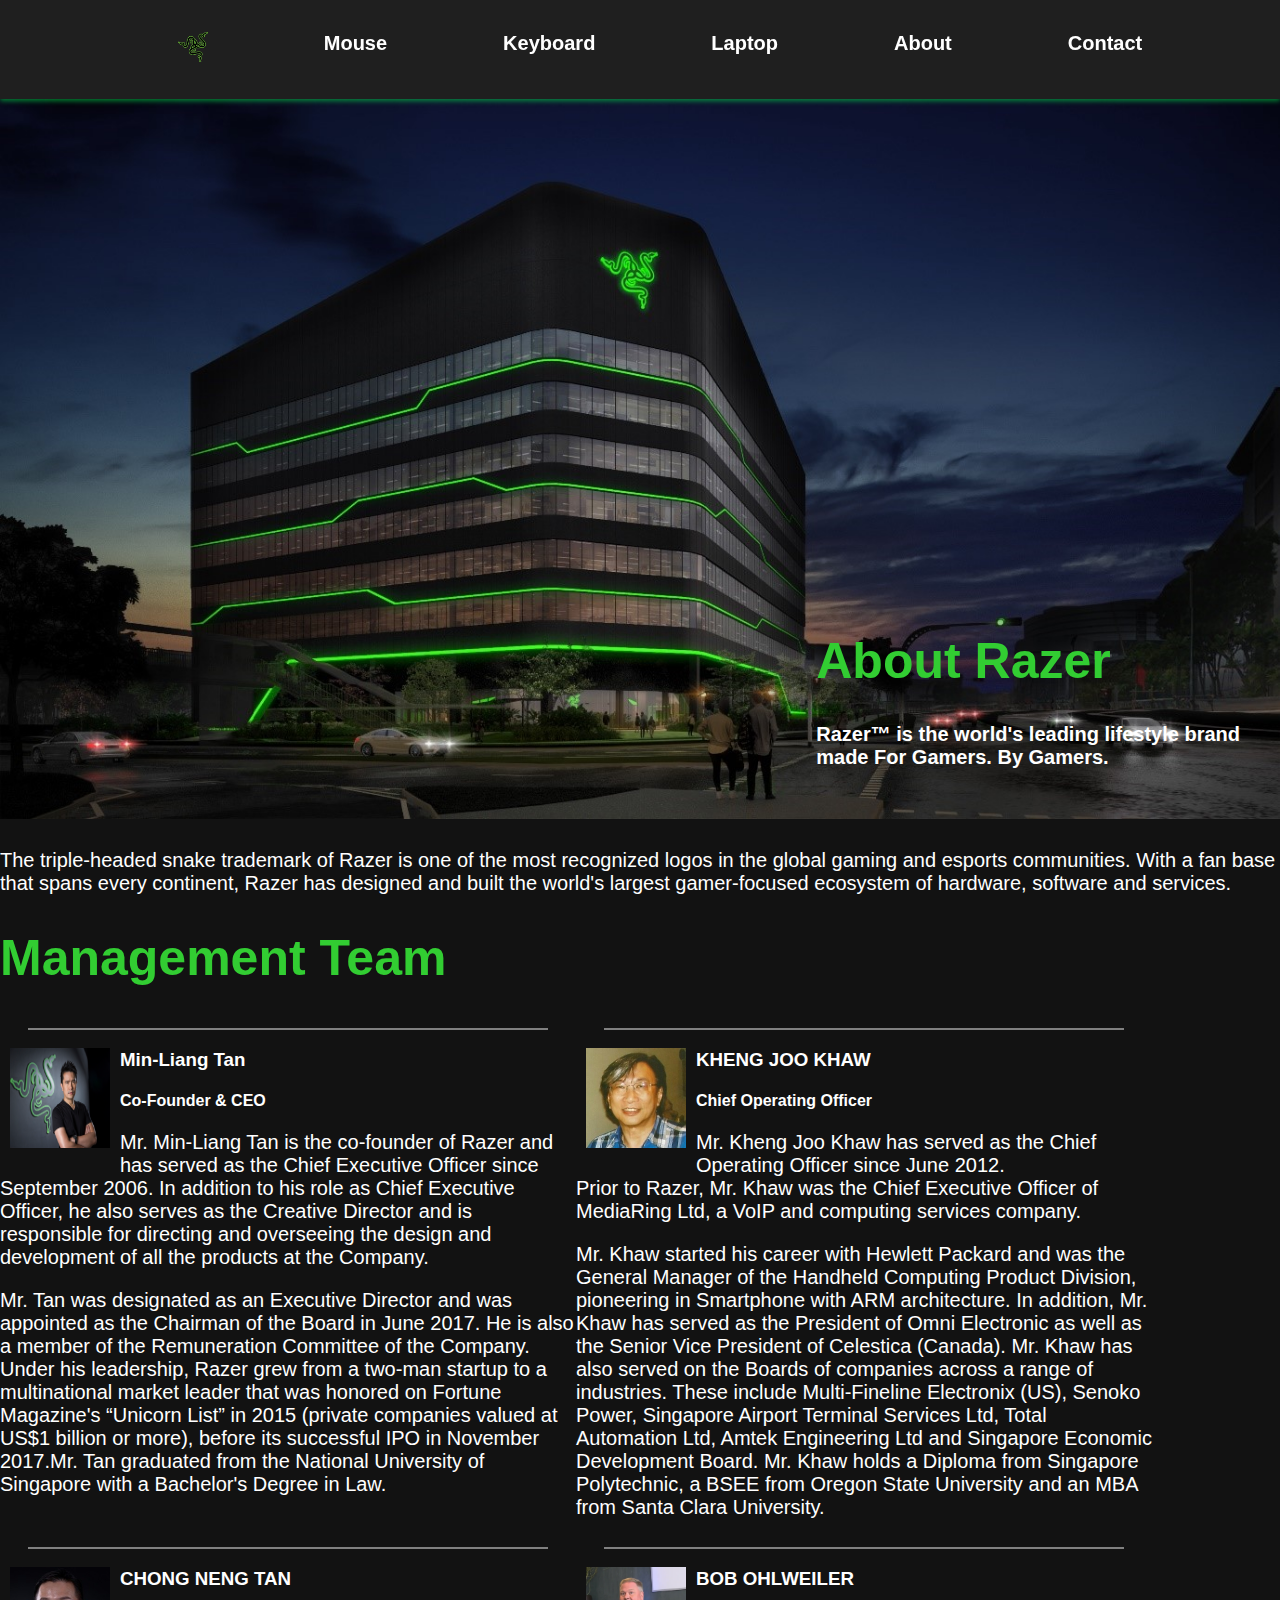
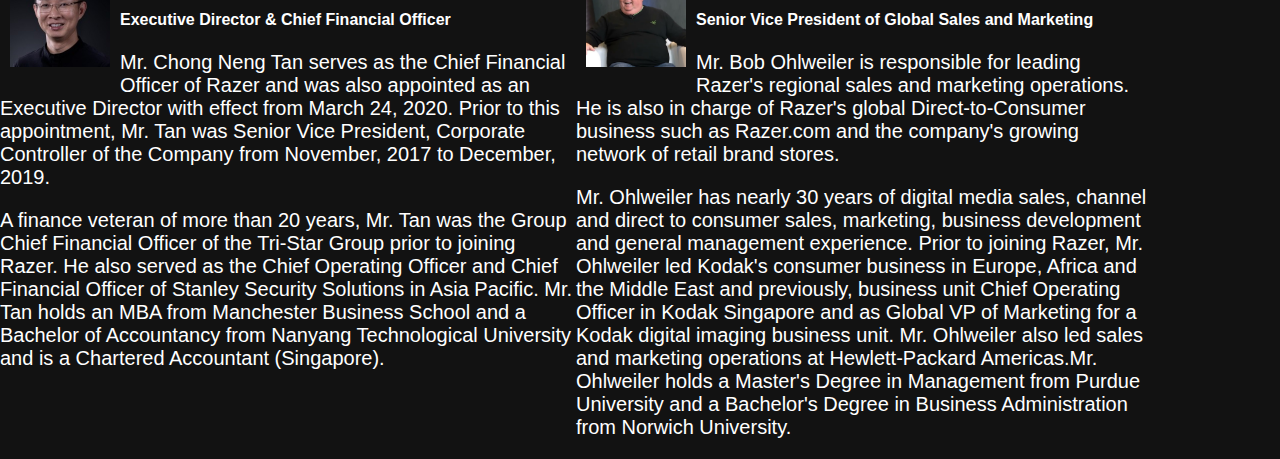
==== about.html @ 0b649d18 "Updated Nav bar" ====
<!DOCTYPE html>
    <html>
        <head>
            <meta charset="utf-8">
            <title>Assignment 1</title>
            <link rel="stylesheet" href="style.css">
            <header>
                <nav>
                    <ul class="nav-links">
                        <li><a href="index.html"><img src="Image/Logo.png" width="30px"></a></li>
                        <li><a href="product.html#Mouse">Mouse</a></li>
                        <li><a href="product.html#Keyboard">Keyboard</a></li>
                        <li><a href="product.html#Laptop">Laptop</a></li>
                        <li><a href="about.html">About</a></li>
                        <li><a href="contact.html">Contact</a></li>
                    </ul>
                </nav>
            </header>
        </head>
        <body>
            <article class="container, image-section">
                <img src="Image/About/headquarter.jpg" width="100%" height="80%">
                <div class="find-out-more">
                    <h1>About Razer</h1>
                    <p>Razer™ is the world's leading lifestyle brand <br>made For Gamers. By Gamers.</p>
                </div>
            </article>
            <p>The triple-headed snake trademark of Razer is one of the most recognized logos in the global gaming and esports communities. With a fan base that spans every continent, Razer has designed and built the world's largest gamer-focused ecosystem of hardware, software and services.</p>

            <section>
                <h1>Management Team</h1>
                <section class="Management-team">
                    <article style="width: 45%;">
                        <hr>
                        <img src="Image/About/Min-Liang-Tan.jpeg" class="wrap-text" width="30%">
                        <h3>Min-Liang Tan</h3>
                        <h4>Co-Founder & CEO</h4>
                        <p>Mr. Min-Liang Tan is the co-founder of Razer and has served as the Chief Executive Officer since September 2006. In addition to his role as Chief Executive Officer, he also serves as the Creative Director and is responsible for directing and overseeing the design and development of all the products at the Company.</p>
                        <p>Mr. Tan was designated as an Executive Director and was appointed as the Chairman of the Board in June 2017. He is also a member of the Remuneration Committee of the Company. Under his leadership, Razer grew from a two-man startup to a multinational market leader that was honored on Fortune Magazine's “Unicorn List” in 2015 (private companies valued at US$1 billion or more), before its successful IPO in November 2017.Mr. Tan graduated from the National University of Singapore with a Bachelor's Degree in Law.</p>
                    </article>
    
                    <article style="width: 45%;">
                        <hr>
                        <img src="Image/About/Kheng Joo Khaw.jpg" class="wrap-text" width="30%">
                        <h3>KHENG JOO KHAW</h3>
                        <h4>Chief Operating Officer</h4>
                        <p>Mr. Kheng Joo Khaw has served as the Chief Operating Officer since June 2012. <br>Prior to Razer, Mr. Khaw was the Chief Executive Officer of MediaRing Ltd, a VoIP and computing services company. </p>
                        <p>Mr. Khaw started his career with Hewlett Packard and was the General Manager of the Handheld Computing Product Division, pioneering in Smartphone with ARM architecture. In addition, Mr. Khaw has served as the President of Omni Electronic as well as the Senior Vice President of Celestica (Canada).
    
                        Mr. Khaw has also served on the Boards of companies across a range of industries. These include Multi-Fineline Electronix (US), Senoko Power, Singapore Airport Terminal Services Ltd, Total Automation Ltd, Amtek Engineering Ltd and Singapore Economic Development Board. Mr. Khaw holds a Diploma from Singapore Polytechnic, a BSEE from Oregon State University and an MBA from Santa Clara University.</p>
                    </article>
                </section>   
                <section class="Management-team">
                    <article style="width: 45%;">
                        <hr>
                        <img src="Image/About/Chonh Neng Tan.jpg" class="wrap-text" width="30%">
                        <h3>CHONG NENG TAN</h3>
                        <h4>Executive Director & Chief Financial Officer</h4>
                        <p>Mr. Chong Neng Tan serves as the Chief Financial Officer of Razer and was also appointed as an Executive Director with effect from March 24, 2020. Prior to this appointment, Mr. Tan was Senior Vice President, Corporate Controller of the Company from November, 2017 to December, 2019.</p>
                        <p>A finance veteran of more than 20 years, Mr. Tan was the Group Chief Financial Officer of the Tri-Star Group prior to joining Razer. He also served as the Chief Operating Officer and Chief Financial Officer of Stanley Security Solutions in Asia Pacific. Mr. Tan holds an MBA from Manchester Business School and a Bachelor of Accountancy from Nanyang Technological University and is a Chartered Accountant (Singapore).</p>
                    </article>
    
                    <article style="width: 45%;">
                        <hr>
                        <img src="Image/About/Bob Ohlweiler.png" class="wrap-text" width="30%">
                        <h3>BOB OHLWEILER</h3>
                        <h4>Senior Vice President of Global Sales and Marketing</h4>
                        <p>Mr. Bob Ohlweiler is responsible for leading Razer's regional sales and marketing operations. He is also in charge of Razer's global Direct-to-Consumer business such as Razer.com and the company's growing network of retail brand stores.</p>
                        <p>Mr. Ohlweiler has nearly 30 years of digital media sales, channel and direct to consumer sales, marketing, business development and general management experience. Prior to joining Razer, Mr. Ohlweiler led Kodak's consumer business in Europe, Africa and the Middle East and previously, business unit Chief Operating Officer in Kodak Singapore and as Global VP of Marketing for a Kodak digital imaging business unit. Mr. Ohlweiler also led sales and marketing operations at Hewlett-Packard Americas.Mr. Ohlweiler holds a Master's Degree in Management from Purdue University and a Bachelor's Degree in Business Administration from Norwich University.</p>
                    </article>
                </section>   
            </section>
            <script src="script.js"></script>
        </body>
    </html>
---- style.css ----
body {
    font-family: Arial, sans-serif;
    margin: 0;
    padding: 0;
    background-color: #121212;
    color: #ffffff;
    /* display: flex;
    justify-content: center; */
    /* flex-direction: column; */
}

header {
    background-color: #1f1f1f;
    padding: 1rem;
    position: sticky;
    top: 0;
    z-index: 1000;
    box-shadow: 0 2px 5px rgba(0, 255, 85, 0.5);
}

header nav {
    display: flex;
    justify-content: space-around;
    align-items: center;
}

.nav-links {
    list-style: none;
    display: flex;
    gap: 1rem;
}

.nav-links li {
    margin: 0;
}

.nav-links a {
    font-size:20px;
    padding: 50px;
    color: #fff;
    text-decoration: none;
    font-weight: bold;
}

.nav-links a:hover {
    color: #00FF00;
    text-decoration: underline;
}
.wrap-text {
    width: 100px;
    height: 100px;
    float: left;
    padding: 10px;
    padding-top: 10px;

  }

.Management-team{
    display: flex;
    flex-wrap: wrap;
    width: 100%;
}

hr{
    border: 1px solid grey;
    width: 90%;
}

.form-container{
    display: flex;
    width: 90%;
    align-items: center;
}

.Icon{
    display: flex;
    align-items: center;
}

input, textarea{
    width: 100%;
    padding: 10px;
    margin-bottom: 10px;
    border: 1px solid #fff;
    background-color: #000;
    color: #fff;
}

.others {
    display: flex;
    flex-direction: column;
}

.Image {
    display: flex;
    justify-content: center;
    align-content: center;
    flex-wrap: wrap;
    object-fit: contain;
}

h1{
    color: limegreen;
    font-size: 50px;
}

p{
    color: white;
    font-size: 20px;
}

.container {
    display: flex;
    flex-direction: column;
    align-items: center;
    width: 100%;
}

.image-section {
    display: flex;
    flex-direction: column;
    margin-bottom: 30px;
    position: relative;
}

.image-section img {
    max-width: 100%;
    height: auto;
}

.find-out-more {
    position: absolute;
    bottom: 20px;
    right: 20px;
    padding: 10px 20px;
    color: #fff;
    text-decoration: none;
    font-weight: bold;
    border: none;
    border-radius: 5px;
    font-size: 16px;
}

.container-headquarters {
    position: relative;
    text-align: right;
    color: white;
}

.bottom-right {
    position: absolute;
    bottom: -150px;
    right: 16px;
    text-align: right;
  }
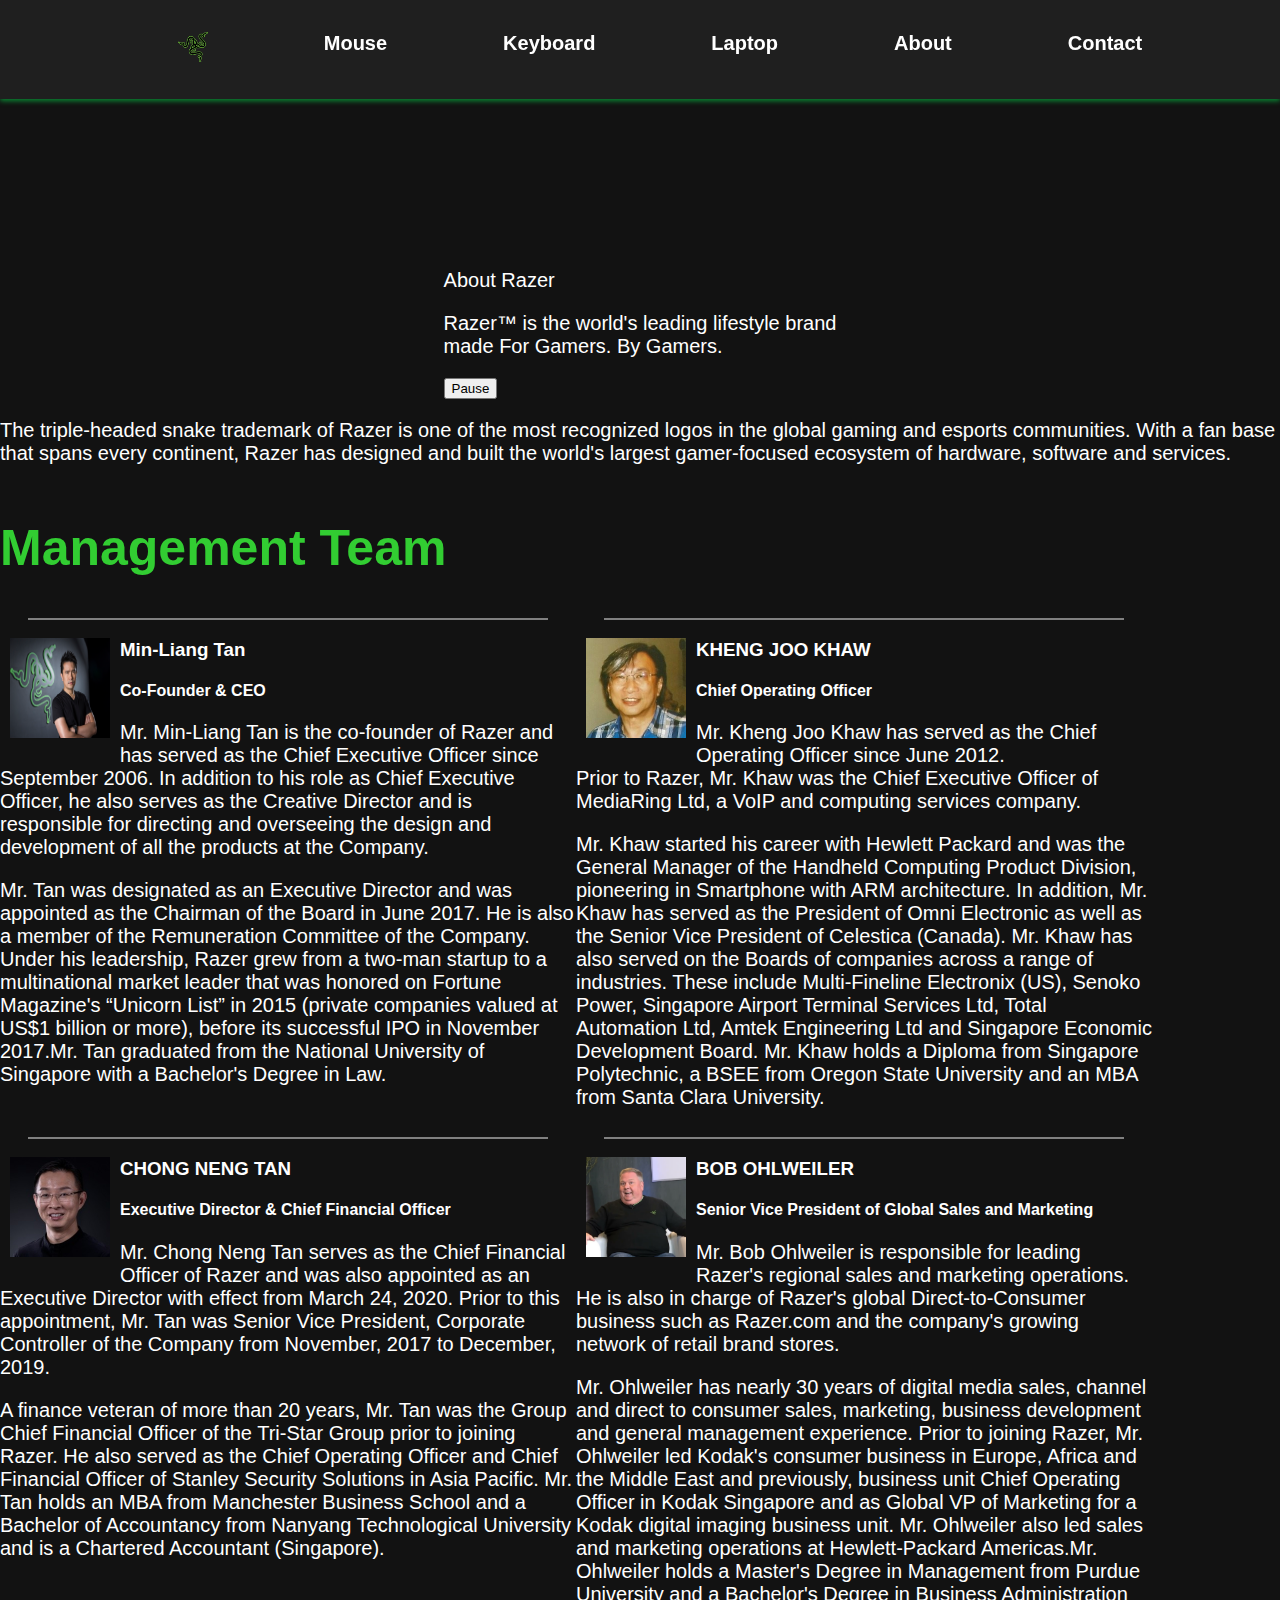
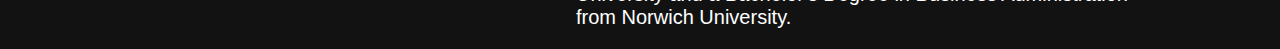
==== commit e810e685: "Updated About page" ====
--- a/about.html
+++ b/about.html
@@ -18,58 +18,63 @@
             </header>
         </head>
         <body>
-            <article class="container, image-section">
-                <img src="Image/About/headquarter.jpg" width="100%" height="80%">
-                <div class="find-out-more">
-                    <h1>About Razer</h1>
+            <div class="container">
+                <video id="myVideo" autoplay muted loop>
+                    <source src="Video/Razer Southeast Asia HQ.mp4" type="video/mp4">
+                    Your browser does not support HTML5 video.
+                </video>
+                  
+                <div class="content">
+                    <p class="Header">About Razer</p>
                     <p>Razer™ is the world's leading lifestyle brand <br>made For Gamers. By Gamers.</p>
+                    <button id="myBtn" onclick="myFunction()">Pause</button>
                 </div>
-            </article>
-            <p>The triple-headed snake trademark of Razer is one of the most recognized logos in the global gaming and esports communities. With a fan base that spans every continent, Razer has designed and built the world's largest gamer-focused ecosystem of hardware, software and services.</p>
+                <p>The triple-headed snake trademark of Razer is one of the most recognized logos in the global gaming and esports communities. With a fan base that spans every continent, Razer has designed and built the world's largest gamer-focused ecosystem of hardware, software and services.</p>
 
-            <section>
-                <h1>Management Team</h1>
-                <section class="Management-team">
-                    <article style="width: 45%;">
-                        <hr>
-                        <img src="Image/About/Min-Liang-Tan.jpeg" class="wrap-text" width="30%">
-                        <h3>Min-Liang Tan</h3>
-                        <h4>Co-Founder & CEO</h4>
-                        <p>Mr. Min-Liang Tan is the co-founder of Razer and has served as the Chief Executive Officer since September 2006. In addition to his role as Chief Executive Officer, he also serves as the Creative Director and is responsible for directing and overseeing the design and development of all the products at the Company.</p>
-                        <p>Mr. Tan was designated as an Executive Director and was appointed as the Chairman of the Board in June 2017. He is also a member of the Remuneration Committee of the Company. Under his leadership, Razer grew from a two-man startup to a multinational market leader that was honored on Fortune Magazine's “Unicorn List” in 2015 (private companies valued at US$1 billion or more), before its successful IPO in November 2017.Mr. Tan graduated from the National University of Singapore with a Bachelor's Degree in Law.</p>
-                    </article>
-    
-                    <article style="width: 45%;">
-                        <hr>
-                        <img src="Image/About/Kheng Joo Khaw.jpg" class="wrap-text" width="30%">
-                        <h3>KHENG JOO KHAW</h3>
-                        <h4>Chief Operating Officer</h4>
-                        <p>Mr. Kheng Joo Khaw has served as the Chief Operating Officer since June 2012. <br>Prior to Razer, Mr. Khaw was the Chief Executive Officer of MediaRing Ltd, a VoIP and computing services company. </p>
-                        <p>Mr. Khaw started his career with Hewlett Packard and was the General Manager of the Handheld Computing Product Division, pioneering in Smartphone with ARM architecture. In addition, Mr. Khaw has served as the President of Omni Electronic as well as the Senior Vice President of Celestica (Canada).
-    
-                        Mr. Khaw has also served on the Boards of companies across a range of industries. These include Multi-Fineline Electronix (US), Senoko Power, Singapore Airport Terminal Services Ltd, Total Automation Ltd, Amtek Engineering Ltd and Singapore Economic Development Board. Mr. Khaw holds a Diploma from Singapore Polytechnic, a BSEE from Oregon State University and an MBA from Santa Clara University.</p>
-                    </article>
-                </section>   
-                <section class="Management-team">
-                    <article style="width: 45%;">
-                        <hr>
-                        <img src="Image/About/Chonh Neng Tan.jpg" class="wrap-text" width="30%">
-                        <h3>CHONG NENG TAN</h3>
-                        <h4>Executive Director & Chief Financial Officer</h4>
-                        <p>Mr. Chong Neng Tan serves as the Chief Financial Officer of Razer and was also appointed as an Executive Director with effect from March 24, 2020. Prior to this appointment, Mr. Tan was Senior Vice President, Corporate Controller of the Company from November, 2017 to December, 2019.</p>
-                        <p>A finance veteran of more than 20 years, Mr. Tan was the Group Chief Financial Officer of the Tri-Star Group prior to joining Razer. He also served as the Chief Operating Officer and Chief Financial Officer of Stanley Security Solutions in Asia Pacific. Mr. Tan holds an MBA from Manchester Business School and a Bachelor of Accountancy from Nanyang Technological University and is a Chartered Accountant (Singapore).</p>
-                    </article>
-    
-                    <article style="width: 45%;">
-                        <hr>
-                        <img src="Image/About/Bob Ohlweiler.png" class="wrap-text" width="30%">
-                        <h3>BOB OHLWEILER</h3>
-                        <h4>Senior Vice President of Global Sales and Marketing</h4>
-                        <p>Mr. Bob Ohlweiler is responsible for leading Razer's regional sales and marketing operations. He is also in charge of Razer's global Direct-to-Consumer business such as Razer.com and the company's growing network of retail brand stores.</p>
-                        <p>Mr. Ohlweiler has nearly 30 years of digital media sales, channel and direct to consumer sales, marketing, business development and general management experience. Prior to joining Razer, Mr. Ohlweiler led Kodak's consumer business in Europe, Africa and the Middle East and previously, business unit Chief Operating Officer in Kodak Singapore and as Global VP of Marketing for a Kodak digital imaging business unit. Mr. Ohlweiler also led sales and marketing operations at Hewlett-Packard Americas.Mr. Ohlweiler holds a Master's Degree in Management from Purdue University and a Bachelor's Degree in Business Administration from Norwich University.</p>
-                    </article>
-                </section>   
-            </section>
-            <script src="script.js"></script>
+                <section>
+                    <h1>Management Team</h1>
+                    <section class="Management-team">
+                        <article style="width: 45%;">
+                            <hr>
+                            <img src="Image/About/Min-Liang-Tan.jpeg" class="wrap-text" width="30%">
+                            <h3>Min-Liang Tan</h3>
+                            <h4>Co-Founder & CEO</h4>
+                            <p>Mr. Min-Liang Tan is the co-founder of Razer and has served as the Chief Executive Officer since September 2006. In addition to his role as Chief Executive Officer, he also serves as the Creative Director and is responsible for directing and overseeing the design and development of all the products at the Company.</p>
+                            <p>Mr. Tan was designated as an Executive Director and was appointed as the Chairman of the Board in June 2017. He is also a member of the Remuneration Committee of the Company. Under his leadership, Razer grew from a two-man startup to a multinational market leader that was honored on Fortune Magazine's “Unicorn List” in 2015 (private companies valued at US$1 billion or more), before its successful IPO in November 2017.Mr. Tan graduated from the National University of Singapore with a Bachelor's Degree in Law.</p>
+                        </article>
+        
+                        <article style="width: 45%;">
+                            <hr>
+                            <img src="Image/About/Kheng Joo Khaw.jpg" class="wrap-text" width="30%">
+                            <h3>KHENG JOO KHAW</h3>
+                            <h4>Chief Operating Officer</h4>
+                            <p>Mr. Kheng Joo Khaw has served as the Chief Operating Officer since June 2012. <br>Prior to Razer, Mr. Khaw was the Chief Executive Officer of MediaRing Ltd, a VoIP and computing services company. </p>
+                            <p>Mr. Khaw started his career with Hewlett Packard and was the General Manager of the Handheld Computing Product Division, pioneering in Smartphone with ARM architecture. In addition, Mr. Khaw has served as the President of Omni Electronic as well as the Senior Vice President of Celestica (Canada).
+        
+                            Mr. Khaw has also served on the Boards of companies across a range of industries. These include Multi-Fineline Electronix (US), Senoko Power, Singapore Airport Terminal Services Ltd, Total Automation Ltd, Amtek Engineering Ltd and Singapore Economic Development Board. Mr. Khaw holds a Diploma from Singapore Polytechnic, a BSEE from Oregon State University and an MBA from Santa Clara University.</p>
+                        </article>
+                    </section>   
+                    <section class="Management-team">
+                        <article style="width: 45%;">
+                            <hr>
+                            <img src="Image/About/Chonh Neng Tan.jpg" class="wrap-text" width="30%">
+                            <h3>CHONG NENG TAN</h3>
+                            <h4>Executive Director & Chief Financial Officer</h4>
+                            <p>Mr. Chong Neng Tan serves as the Chief Financial Officer of Razer and was also appointed as an Executive Director with effect from March 24, 2020. Prior to this appointment, Mr. Tan was Senior Vice President, Corporate Controller of the Company from November, 2017 to December, 2019.</p>
+                            <p>A finance veteran of more than 20 years, Mr. Tan was the Group Chief Financial Officer of the Tri-Star Group prior to joining Razer. He also served as the Chief Operating Officer and Chief Financial Officer of Stanley Security Solutions in Asia Pacific. Mr. Tan holds an MBA from Manchester Business School and a Bachelor of Accountancy from Nanyang Technological University and is a Chartered Accountant (Singapore).</p>
+                        </article>
+        
+                        <article style="width: 45%;">
+                            <hr>
+                            <img src="Image/About/Bob Ohlweiler.png" class="wrap-text" width="30%">
+                            <h3>BOB OHLWEILER</h3>
+                            <h4>Senior Vice President of Global Sales and Marketing</h4>
+                            <p>Mr. Bob Ohlweiler is responsible for leading Razer's regional sales and marketing operations. He is also in charge of Razer's global Direct-to-Consumer business such as Razer.com and the company's growing network of retail brand stores.</p>
+                            <p>Mr. Ohlweiler has nearly 30 years of digital media sales, channel and direct to consumer sales, marketing, business development and general management experience. Prior to joining Razer, Mr. Ohlweiler led Kodak's consumer business in Europe, Africa and the Middle East and previously, business unit Chief Operating Officer in Kodak Singapore and as Global VP of Marketing for a Kodak digital imaging business unit. Mr. Ohlweiler also led sales and marketing operations at Hewlett-Packard Americas.Mr. Ohlweiler holds a Master's Degree in Management from Purdue University and a Bachelor's Degree in Business Administration from Norwich University.</p>
+                        </article>
+                    </section>   
+                </section>
+                <script src="script.js"></script>
+            </div>
         </body>
     </html>
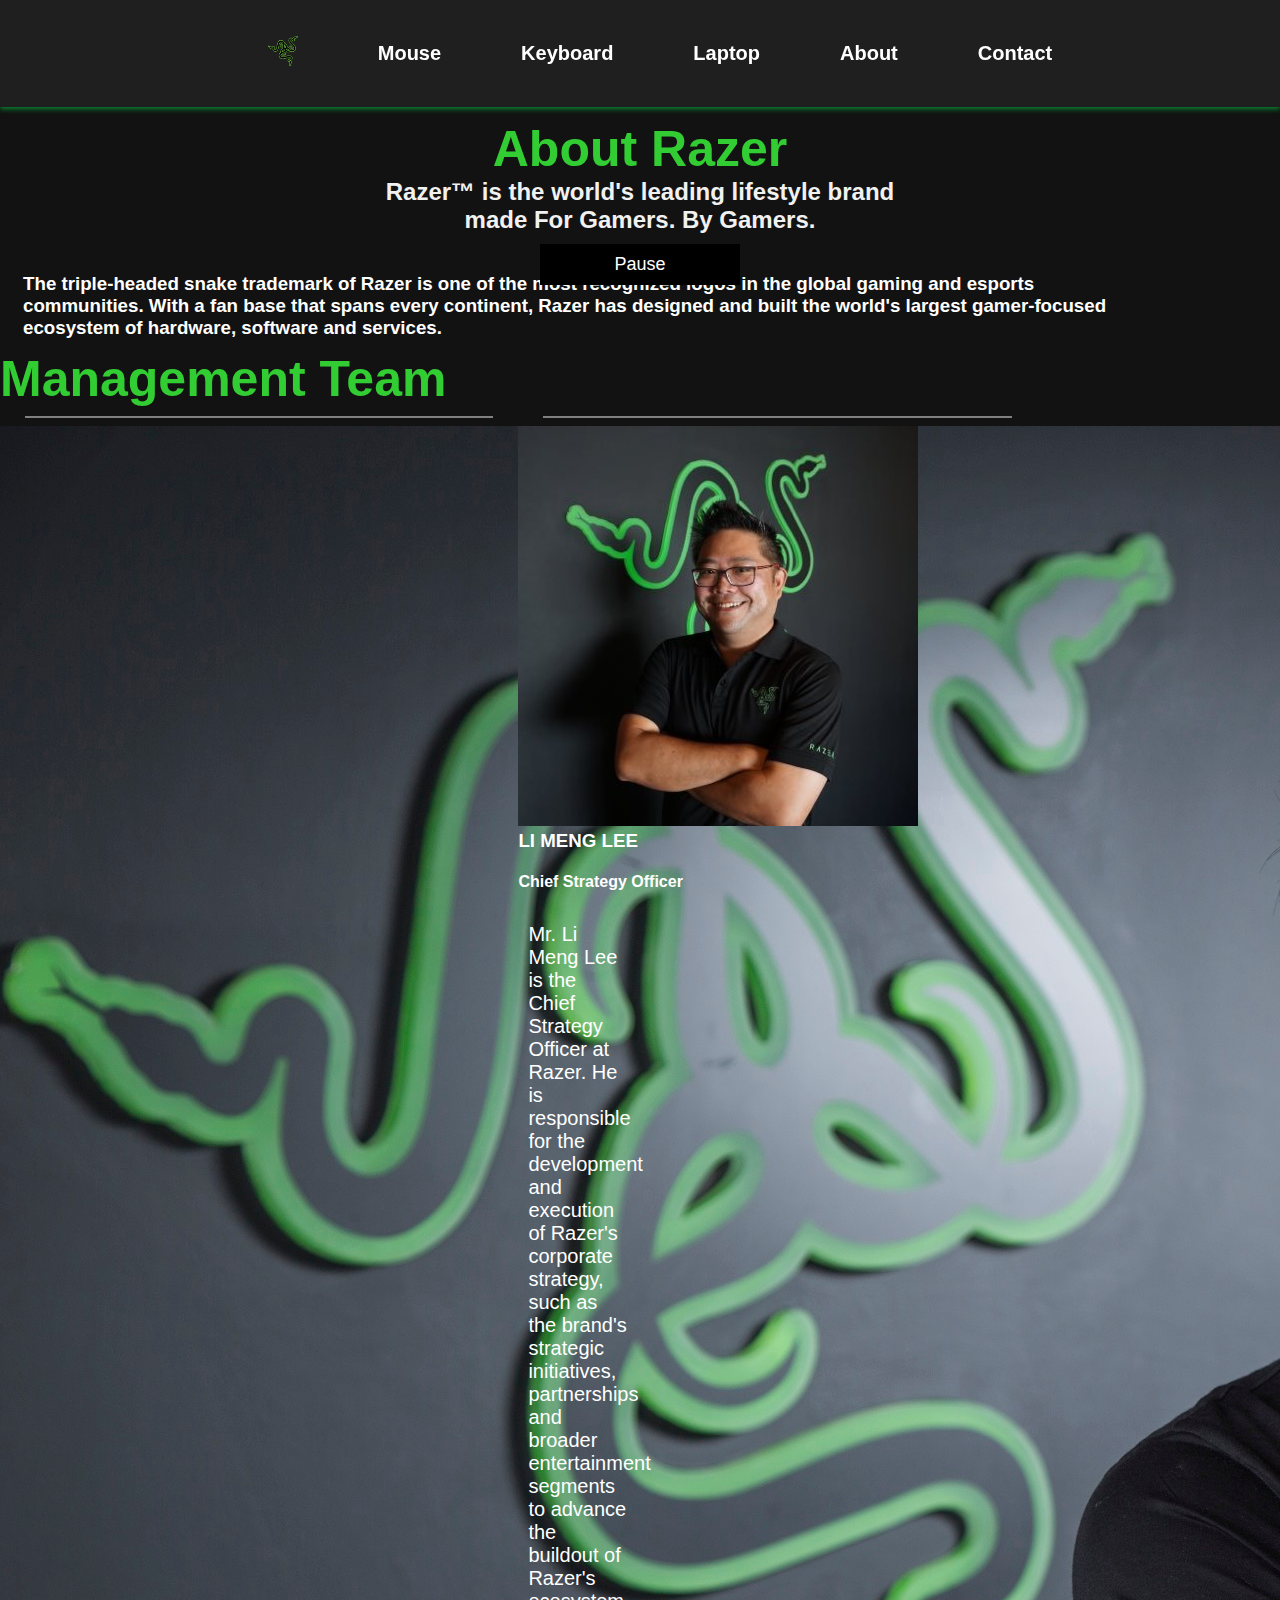
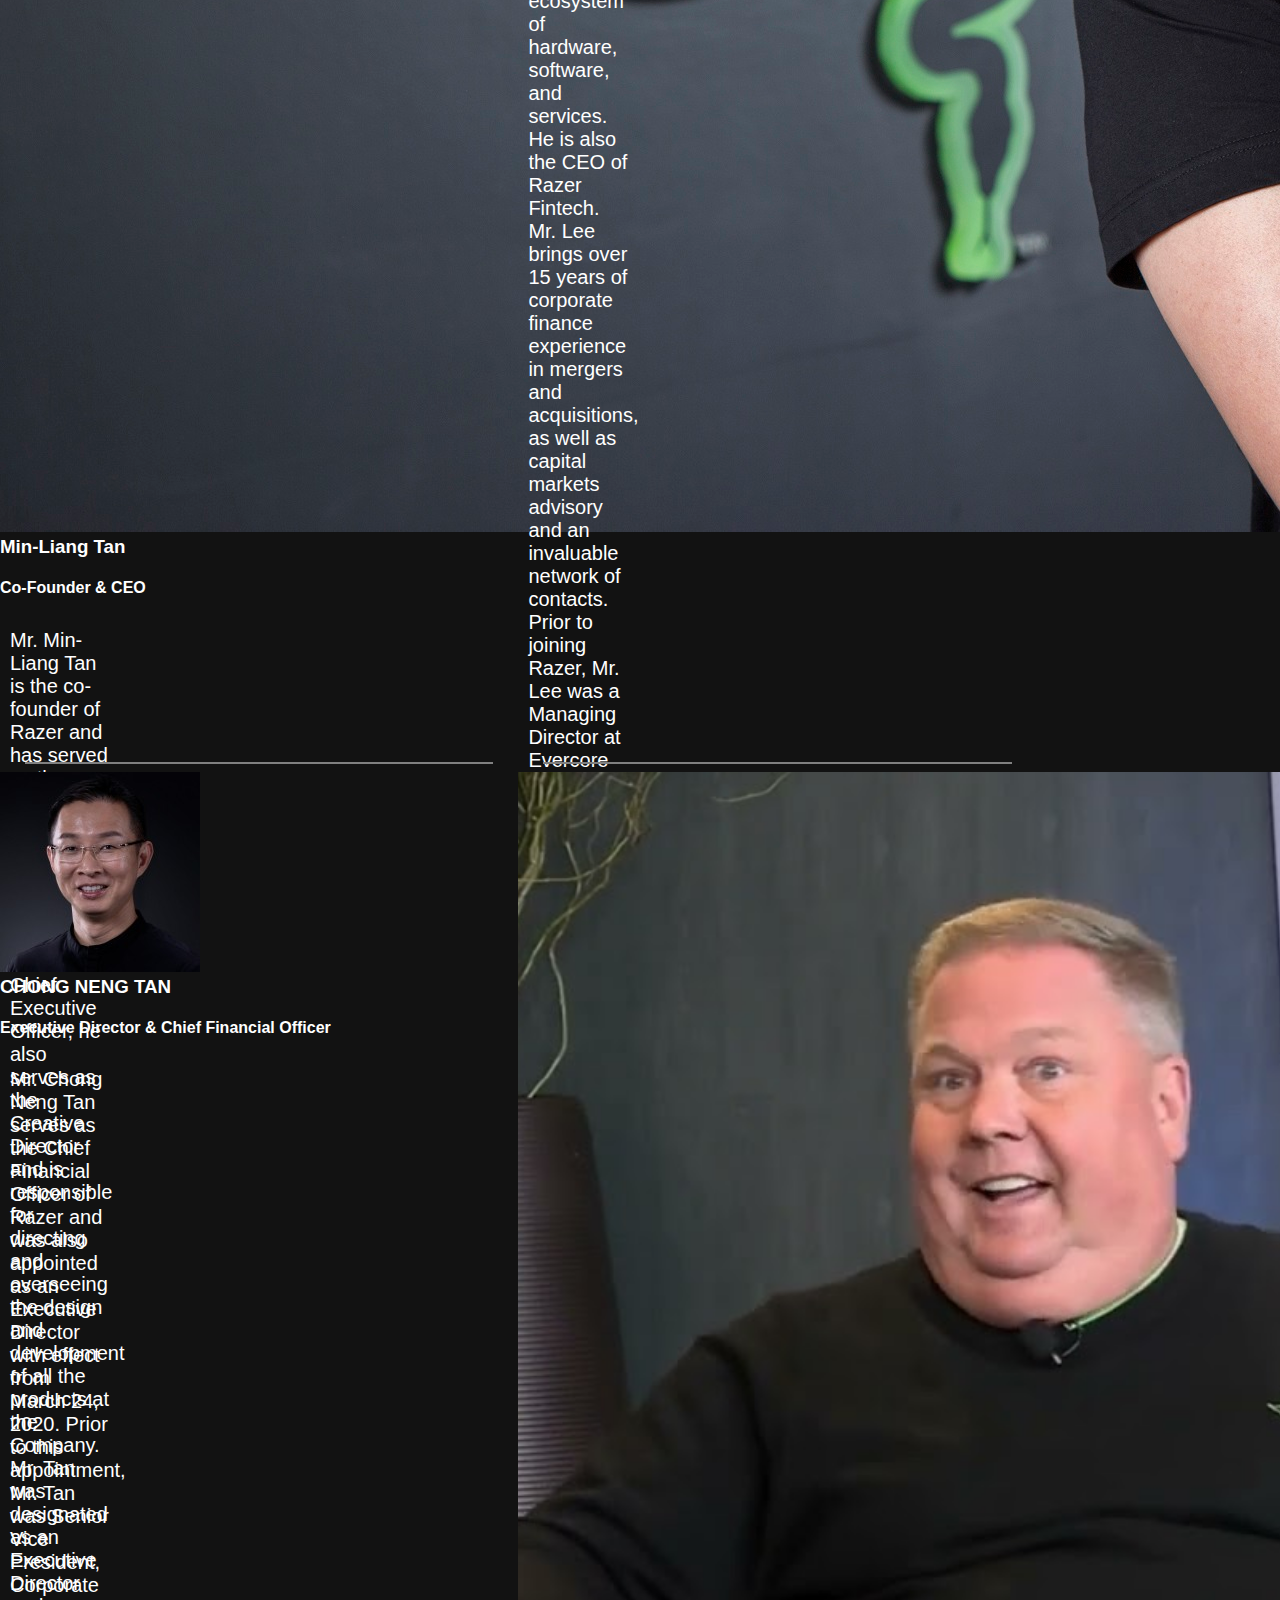
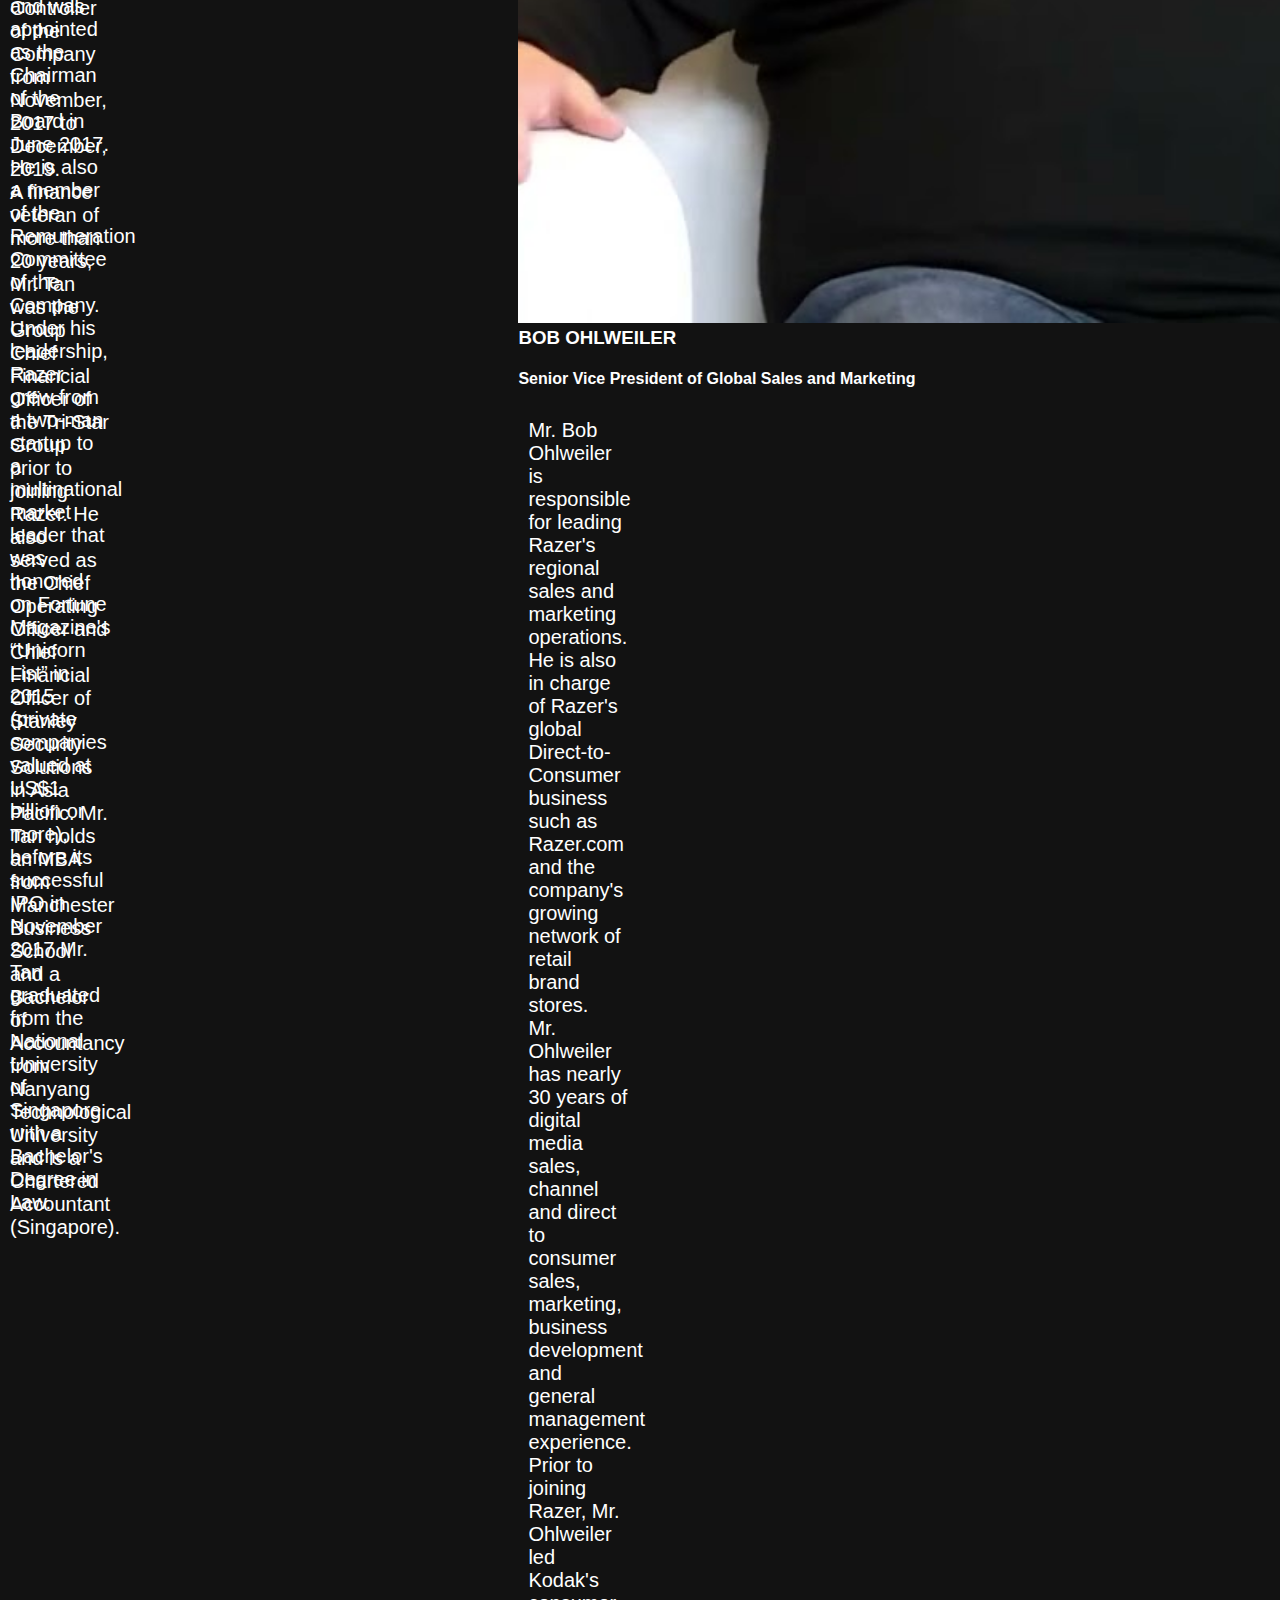
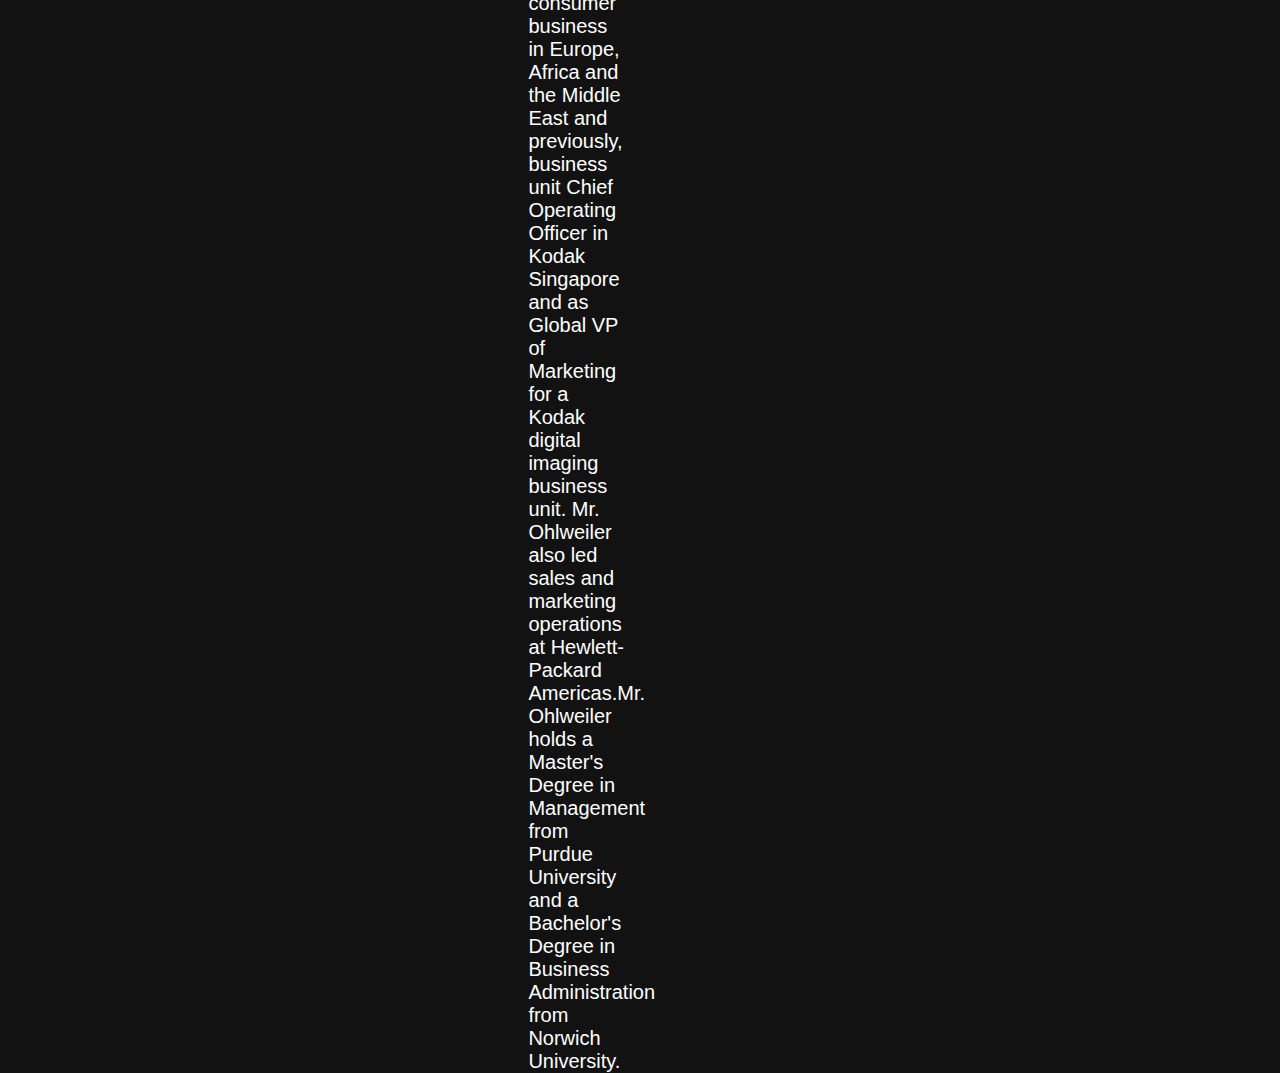
==== commit 2994c243: "Updated About Page" ====
--- a/about.html
+++ b/about.html
@@ -18,62 +18,51 @@
             </header>
         </head>
         <body>
-            <div class="container">
-                <video id="myVideo" autoplay muted loop>
-                    <source src="Video/Razer Southeast Asia HQ.mp4" type="video/mp4">
-                    Your browser does not support HTML5 video.
-                </video>
-                  
-                <div class="content">
-                    <p class="Header">About Razer</p>
-                    <p>Razer™ is the world's leading lifestyle brand <br>made For Gamers. By Gamers.</p>
-                    <button id="myBtn" onclick="myFunction()">Pause</button>
-                </div>
-                <p>The triple-headed snake trademark of Razer is one of the most recognized logos in the global gaming and esports communities. With a fan base that spans every continent, Razer has designed and built the world's largest gamer-focused ecosystem of hardware, software and services.</p>
+            <video id="myVideo" autoplay muted loop>
+                <source src="Video/Razer Southeast Asia HQ.mp4" type="video/mp4">
+                Your browser does not support HTML5 video.
+            </video>
+            <div class="content">
+                <h1>About Razer</h1>
+                <h2 style="justify-content: center; padding: 0;">Razer™ is the world's leading lifestyle brand<br>made For Gamers. By Gamers.</h2>
+                <button id="myBtn" onclick="myFunction()">Pause</button>
+            </div>
+            <div class="about-container">
+                <h3 style="padding: 1% 2%;">The triple-headed snake trademark of Razer is one of the most recognized logos in the global gaming and esports communities. With a fan base that spans every continent, Razer has designed and built the world's largest gamer-focused ecosystem of hardware, software and services.</h3>
 
-                <section>
-                    <h1>Management Team</h1>
-                    <section class="Management-team">
-                        <article style="width: 45%;">
-                            <hr>
-                            <img src="Image/About/Min-Liang-Tan.jpeg" class="wrap-text" width="30%">
-                            <h3>Min-Liang Tan</h3>
-                            <h4>Co-Founder & CEO</h4>
-                            <p>Mr. Min-Liang Tan is the co-founder of Razer and has served as the Chief Executive Officer since September 2006. In addition to his role as Chief Executive Officer, he also serves as the Creative Director and is responsible for directing and overseeing the design and development of all the products at the Company.</p>
-                            <p>Mr. Tan was designated as an Executive Director and was appointed as the Chairman of the Board in June 2017. He is also a member of the Remuneration Committee of the Company. Under his leadership, Razer grew from a two-man startup to a multinational market leader that was honored on Fortune Magazine's “Unicorn List” in 2015 (private companies valued at US$1 billion or more), before its successful IPO in November 2017.Mr. Tan graduated from the National University of Singapore with a Bachelor's Degree in Law.</p>
-                        </article>
-        
-                        <article style="width: 45%;">
-                            <hr>
-                            <img src="Image/About/Kheng Joo Khaw.jpg" class="wrap-text" width="30%">
-                            <h3>KHENG JOO KHAW</h3>
-                            <h4>Chief Operating Officer</h4>
-                            <p>Mr. Kheng Joo Khaw has served as the Chief Operating Officer since June 2012. <br>Prior to Razer, Mr. Khaw was the Chief Executive Officer of MediaRing Ltd, a VoIP and computing services company. </p>
-                            <p>Mr. Khaw started his career with Hewlett Packard and was the General Manager of the Handheld Computing Product Division, pioneering in Smartphone with ARM architecture. In addition, Mr. Khaw has served as the President of Omni Electronic as well as the Senior Vice President of Celestica (Canada).
-        
-                            Mr. Khaw has also served on the Boards of companies across a range of industries. These include Multi-Fineline Electronix (US), Senoko Power, Singapore Airport Terminal Services Ltd, Total Automation Ltd, Amtek Engineering Ltd and Singapore Economic Development Board. Mr. Khaw holds a Diploma from Singapore Polytechnic, a BSEE from Oregon State University and an MBA from Santa Clara University.</p>
-                        </article>
-                    </section>   
-                    <section class="Management-team">
-                        <article style="width: 45%;">
-                            <hr>
-                            <img src="Image/About/Chonh Neng Tan.jpg" class="wrap-text" width="30%">
-                            <h3>CHONG NENG TAN</h3>
-                            <h4>Executive Director & Chief Financial Officer</h4>
-                            <p>Mr. Chong Neng Tan serves as the Chief Financial Officer of Razer and was also appointed as an Executive Director with effect from March 24, 2020. Prior to this appointment, Mr. Tan was Senior Vice President, Corporate Controller of the Company from November, 2017 to December, 2019.</p>
-                            <p>A finance veteran of more than 20 years, Mr. Tan was the Group Chief Financial Officer of the Tri-Star Group prior to joining Razer. He also served as the Chief Operating Officer and Chief Financial Officer of Stanley Security Solutions in Asia Pacific. Mr. Tan holds an MBA from Manchester Business School and a Bachelor of Accountancy from Nanyang Technological University and is a Chartered Accountant (Singapore).</p>
-                        </article>
-        
-                        <article style="width: 45%;">
-                            <hr>
-                            <img src="Image/About/Bob Ohlweiler.png" class="wrap-text" width="30%">
-                            <h3>BOB OHLWEILER</h3>
-                            <h4>Senior Vice President of Global Sales and Marketing</h4>
-                            <p>Mr. Bob Ohlweiler is responsible for leading Razer's regional sales and marketing operations. He is also in charge of Razer's global Direct-to-Consumer business such as Razer.com and the company's growing network of retail brand stores.</p>
-                            <p>Mr. Ohlweiler has nearly 30 years of digital media sales, channel and direct to consumer sales, marketing, business development and general management experience. Prior to joining Razer, Mr. Ohlweiler led Kodak's consumer business in Europe, Africa and the Middle East and previously, business unit Chief Operating Officer in Kodak Singapore and as Global VP of Marketing for a Kodak digital imaging business unit. Mr. Ohlweiler also led sales and marketing operations at Hewlett-Packard Americas.Mr. Ohlweiler holds a Master's Degree in Management from Purdue University and a Bachelor's Degree in Business Administration from Norwich University.</p>
-                        </article>
-                    </section>   
-                </section>
+                <h1>Management Team</h1>
+                <section class="Management-team">
+                    <article style="width: 45%;">
+                        <hr>
+                        <img src="Image/About/Min-Liang-Tan.jpeg" class="float-left">
+                        <h3>Min-Liang Tan</h3>
+                        <h4>Co-Founder & CEO</h4>
+                        <p class="wrap-text">Mr. Min-Liang Tan is the co-founder of Razer and has served as the Chief Executive Officer since September 2006. In addition to his role as Chief Executive Officer, he also serves as the Creative Director and is responsible for directing and overseeing the design and development of all the products at the Company.<br>Mr. Tan was designated as an Executive Director and was appointed as the Chairman of the Board in June 2017. He is also a member of the Remuneration Committee of the Company. Under his leadership, Razer grew from a two-man startup to a multinational market leader that was honored on Fortune Magazine's “Unicorn List” in 2015 (private companies valued at US$1 billion or more), before its successful IPO in November 2017.Mr. Tan graduated from the National University of Singapore with a Bachelor's Degree in Law.</p>
+                    </article>        
+                    <article style="width: 45%;">
+                        <hr>
+                        <img src="Image/About/Li Meng Lee.jpg" class="float-left">
+                        <h3>LI MENG LEE</h3>
+                        <h4>Chief Strategy Officer</h4>
+                        <p class="wrap-text">Mr. Li Meng Lee is the Chief Strategy Officer at Razer. He is responsible for the development and execution of Razer's corporate strategy, such as the brand's strategic initiatives, partnerships and broader entertainment segments to advance the buildout of Razer's ecosystem of hardware, software, and services. He is also the CEO of Razer Fintech.<br>Mr. Lee brings over 15 years of corporate finance experience in mergers and acquisitions, as well as capital markets advisory and an invaluable network of contacts. Prior to joining Razer, Mr. Lee was a Managing Director at Evercore Singapore. and previously held senior positions as Head of Singapore Debt Capital Markets at ANZ, Principal at CMIA Capital Partners, and Vice President at J.P. Morgan where he served for eight years. <br>Mr. Lee holds a Bachelor of Science in Industrial Engineering & Operations Research from Columbia University, New York.</p>
+                    </article>
+                </section> 
+                <section class="Management-team" style="padding: 15px 0;">
+                    <article style="width: 45%;">
+                        <hr>
+                        <img src="Image/About/Chonh Neng Tan.jpg" class="float-left">
+                        <h3>CHONG NENG TAN</h3>
+                        <h4>Executive Director & Chief Financial Officer</h4>
+                        <p class="wrap-text">Mr. Chong Neng Tan serves as the Chief Financial Officer of Razer and was also appointed as an Executive Director with effect from March 24, 2020. Prior to this appointment, Mr. Tan was Senior Vice President, Corporate Controller of the Company from November, 2017 to December, 2019.<br>A finance veteran of more than 20 years, Mr. Tan was the Group Chief Financial Officer of the Tri-Star Group prior to joining Razer. He also served as the Chief Operating Officer and Chief Financial Officer of Stanley Security Solutions in Asia Pacific. Mr. Tan holds an MBA from Manchester Business School and a Bachelor of Accountancy from Nanyang Technological University and is a Chartered Accountant (Singapore).</p>
+                    </article>        
+                    <article style="width: 45%;">
+                        <hr>
+                        <img src="Image/About/Bob Ohlweiler.png" class="float-left">
+                        <h3>BOB OHLWEILER</h3>
+                        <h4>Senior Vice President of Global Sales and Marketing</h4>
+                        <p class="wrap-text">Mr. Bob Ohlweiler is responsible for leading Razer's regional sales and marketing operations. He is also in charge of Razer's global Direct-to-Consumer business such as Razer.com and the company's growing network of retail brand stores.<br>Mr. Ohlweiler has nearly 30 years of digital media sales, channel and direct to consumer sales, marketing, business development and general management experience. Prior to joining Razer, Mr. Ohlweiler led Kodak's consumer business in Europe, Africa and the Middle East and previously, business unit Chief Operating Officer in Kodak Singapore and as Global VP of Marketing for a Kodak digital imaging business unit. Mr. Ohlweiler also led sales and marketing operations at Hewlett-Packard Americas.Mr. Ohlweiler holds a Master's Degree in Management from Purdue University and a Bachelor's Degree in Business Administration from Norwich University.</p>
+                    </article>
+                </section>  
                 <script src="script.js"></script>
             </div>
         </body>
--- a/style.css
+++ b/style.css
@@ -4,14 +4,35 @@
     padding: 0;
     background-color: #121212;
     color: #ffffff;
-    /* display: flex;
-    justify-content: center; */
-    /* flex-direction: column; */
-}
-
+}
+
+h1{
+    color: limegreen;
+    font-size: 50px;
+    margin: 0;
+}
+
+h2, h3{
+    display: flex;
+    margin: 0;
+}
+
+p{
+    display: flex;
+    flex-direction: column;
+    color: white;
+    font-size: 20px;
+    margin: 0;
+}
+
+b{
+    font-size: 26px;
+}
+
+/* Navigation Bar */
 header {
     background-color: #1f1f1f;
-    padding: 1rem;
+    padding: 20px;
     position: sticky;
     top: 0;
     z-index: 1000;
@@ -27,7 +48,8 @@
 .nav-links {
     list-style: none;
     display: flex;
-    gap: 1rem;
+    align-items: center;
+    gap: 20px;
 }
 
 .nav-links li {
@@ -36,7 +58,7 @@
 
 .nav-links a {
     font-size:20px;
-    padding: 50px;
+    padding: 30px;
     color: #fff;
     text-decoration: none;
     font-weight: bold;
@@ -46,14 +68,167 @@
     color: #00FF00;
     text-decoration: underline;
 }
+
+.section {
+    padding-top: 110px; 
+    margin-top: -80px; 
+}
+
+/* Containers */
+.product-container {
+    width: 90%;
+    display: flex;
+    flex-direction: column;
+    justify-self: center;
+}
+
+.about-container {
+    width: 90%;
+    display: flex;
+    flex-direction: column;
+    align-content: center;
+}
+
+.contact-container {
+    display: flex;
+    justify-content: center;
+    align-items: center;
+    flex-direction: row;
+    padding: 2%;
+}
+
+
+/* Home Page */
+.hero {
+    text-align: center;
+    padding: 70px 20px;
+    background: linear-gradient(45deg, #00ff00, #004400);
+    color: #000;
+}
+
+/* Home Gallery */
+.home-gallery {
+    display: grid;
+    grid-template-columns: repeat(auto-fit, minmax(250px, 1fr));
+    gap: 20px;
+    padding: 2%;
+}
+
+.home-gallery article {
+    text-align: center;
+    background-color: #1f1f1f;
+    padding: 20px;
+    border-radius: 8px;
+    transition: transform 0.3s ease, box-shadow 0.3s ease;    
+}
+
+.home-gallery article:hover {
+    transform: scale(1.05);
+    box-shadow: 0 4px 15px rgba(0, 255, 0, 0.3);
+}
+
+.home-gallery img {
+    max-width: 100%;
+}
+
+/* Button */
+.find-out-more {
+    padding: 10px 20px;
+    color: #fff;
+    text-decoration: none;
+    font-weight: bold;
+    border: none;
+    border-radius: 5px;
+    font-size: 20px;
+}
+
+/* Product Page */
+.product-header{
+    display: flex;
+    align-items: center;
+    flex-direction: column;
+}
+
+/* Product Gallery */
+.product-gallery {
+    display: grid;
+    grid-template-columns: repeat(auto-fit, minmax(250px, 1fr));
+    gap: 20px;
+    padding: 2%;
+}
+
+.product-gallery article h3, .product-gallery article p {
+    text-align: start;
+    background-color: #1f1f1f;
+    padding: 10px 20px;
+    border-radius: 8px;
+    transition: transform 0.3s ease, box-shadow 0.3s ease;
+}
+
+.product-gallery article {
+    text-align: center;
+    background-color: #1f1f1f;
+    padding: 20px;
+    border-radius: 8px;
+    transition: transform 0.3s ease, box-shadow 0.3s ease;    
+}
+
+.product-gallery article:hover {
+    transform: scale(1.05);
+    box-shadow: 0 4px 15px rgba(0, 255, 0, 0.3);
+}
+
+.product-gallery img {
+    max-width: 100%;
+}
+
+/* About Page */
+/* Video in About page */
+#myVideo {
+    position: relative;
+    right: 0;
+    bottom: 0;
+    width: 100%; 
+    /* min-height: 100%; */
+}
+
+#myBtn {
+    top: 20px;
+    left: 20px;
+    width: 200px;
+    font-size: 18px;
+    padding: 10px;
+    margin: 10px;
+    border: none;
+    background: #000;
+    color: #fff;
+    cursor: pointer;
+}
+
+#myBtn:hover {
+    background: #ddd;
+    color: black;
+}
+
+.content {
+    position: absolute;
+    top: 120px;
+    text-align: center;
+    text-shadow: #000;
+    color: #f1f1f1;
+    padding: 0 20%;
+    width: 60%;
+}
+
+
+/* Wrap text around image in Mangement Team */
 .wrap-text {
     width: 100px;
     height: 100px;
     float: left;
     padding: 10px;
     padding-top: 10px;
-
-  }
+}
 
 .Management-team{
     display: flex;
@@ -66,90 +241,49 @@
     width: 90%;
 }
 
-.form-container{
-    display: flex;
-    width: 90%;
-    align-items: center;
-}
-
+/* Contact Pages */
 .Icon{
     display: flex;
     align-items: center;
 }
 
-input, textarea{
+/* Contact Form */
+form{
+    display: flex;
+    flex-direction: column;
+}
+
+#firstName, #lastName {
+    width: 45%;
+}
+  
+.name-fields {
+    display: flex;
+    flex-direction: row;
+    justify-content: space-between;
+}
+  
+input, textarea {
+    padding: 12px;
+    border: 1;
+    border-color: #fff;
+    background: #000;
+    font-size: 16px;
+    margin-bottom: 16px;
+}
+  
+textarea {
+    height: 120px;
+    resize: none;
+}
+  
+.submit-btn {
     width: 100%;
-    padding: 10px;
-    margin-bottom: 10px;
-    border: 1px solid #fff;
-    background-color: #000;
-    color: #fff;
-}
-
-.others {
-    display: flex;
-    flex-direction: column;
-}
-
-.Image {
-    display: flex;
-    justify-content: center;
-    align-content: center;
-    flex-wrap: wrap;
-    object-fit: contain;
-}
-
-h1{
-    color: limegreen;
-    font-size: 50px;
-}
-
-p{
-    color: white;
-    font-size: 20px;
-}
-
-.container {
-    display: flex;
-    flex-direction: column;
-    align-items: center;
-    width: 100%;
-}
-
-.image-section {
-    display: flex;
-    flex-direction: column;
-    margin-bottom: 30px;
-    position: relative;
-}
-
-.image-section img {
-    max-width: 100%;
-    height: auto;
-}
-
-.find-out-more {
-    position: absolute;
-    bottom: 20px;
-    right: 20px;
-    padding: 10px 20px;
-    color: #fff;
-    text-decoration: none;
-    font-weight: bold;
+    padding: 12px;
+    background: #00ff00;
+    color: #000;
+    font-size: 16px;
     border: none;
-    border-radius: 5px;
-    font-size: 16px;
-}
-
-.container-headquarters {
-    position: relative;
-    text-align: right;
-    color: white;
-}
-
-.bottom-right {
-    position: absolute;
-    bottom: -150px;
-    right: 16px;
-    text-align: right;
-  }+    cursor: pointer;
+}
+
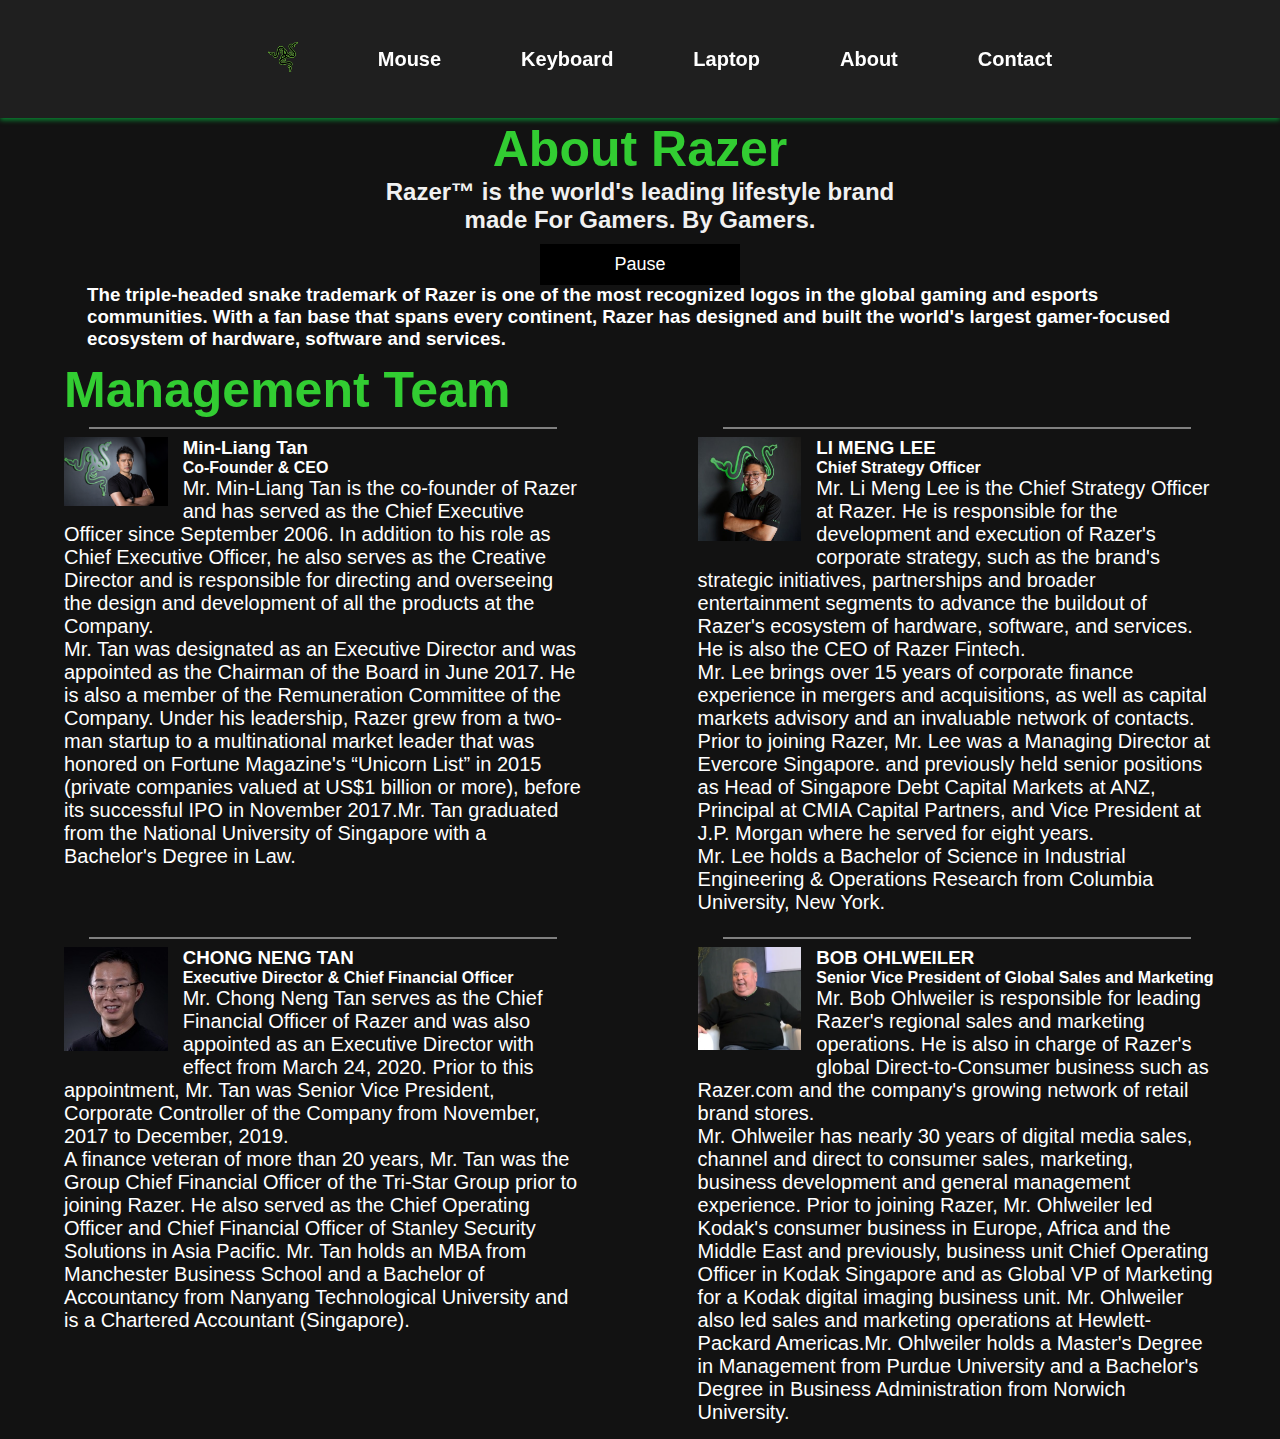
==== commit c2215a0d: "Update About Page" ====
--- a/about.html
+++ b/about.html
@@ -1,7 +1,7 @@
 <!DOCTYPE html>
     <html>
         <head>
-            <meta charset="utf-8">
+            <meta charset="utf-8" name="viewport" content="width=device-width">
             <title>Assignment 1</title>
             <link rel="stylesheet" href="style.css">
             <header>
--- a/style.css
+++ b/style.css
@@ -12,17 +12,16 @@
     margin: 0;
 }
 
-h2, h3{
+h2, h3, h4{
     display: flex;
     margin: 0;
 }
 
 p{
-    display: flex;
-    flex-direction: column;
     color: white;
     font-size: 20px;
     margin: 0;
+    white-space: normal;
 }
 
 b{
@@ -32,7 +31,7 @@
 /* Navigation Bar */
 header {
     background-color: #1f1f1f;
-    padding: 20px;
+    padding: 2%;
     position: sticky;
     top: 0;
     z-index: 1000;
@@ -74,6 +73,41 @@
     margin-top: -80px; 
 }
 
+/* Hamburger bar Navigation */
+.sidenav {
+    height: 100%;
+    width: 0;
+    position: fixed;
+    z-index: 1;
+    top: 0;
+    left: 0;
+    background-color: #111;
+    overflow-x: hidden;
+    transition: 0.5s;
+    padding-top: 60px;
+}
+  
+.sidenav a {
+    padding: 8px 8px 8px 32px;
+    text-decoration: none;
+    font-size: 25px;
+    color: #818181;
+    display: block;
+    transition: 0.3s;
+}
+  
+.sidenav a:hover {
+    color: #f1f1f1;
+}
+  
+.sidenav .closebtn {
+    position: absolute;
+    top: 0;
+    right: 25px;
+    font-size: 36px;
+    margin-left: 50px;
+}
+
 /* Containers */
 .product-container {
     width: 90%;
@@ -86,7 +120,7 @@
     width: 90%;
     display: flex;
     flex-direction: column;
-    align-content: center;
+    justify-self: center;
 }
 
 .contact-container {
@@ -97,11 +131,112 @@
     padding: 2%;
 }
 
-
+.contact-container article {
+    width: 40%;
+}
+
+/* Mobile view */
+@media (max-width: 476px) {
+    .product-container {
+        flex-direction: column;
+        align-items: stretch;
+        padding: 10px;
+    }
+
+    .about-container {
+        flex-direction: column;
+        align-items: stretch;
+        padding: 10px;
+    }
+    
+    /* header nav{
+        display: none;
+    } */
+
+    .sidenav {
+        height: 100%;
+        width: 0;
+        position: fixed;
+        z-index: 1;
+        top: 0;
+        left: 0;
+        background-color: #111;
+        overflow-x: hidden;
+        transition: 0.5s;
+        padding-top: 60px;
+    }
+
+    .sidenav a {
+        padding: 8px 8px 8px 32px;
+        text-decoration: none;
+        font-size: 25px;
+        color: #818181;
+        display: block;
+        transition: 0.3s;
+    }
+
+    .sidenav a:hover {
+        color: #f1f1f1;
+    }
+
+    .sidenav .closebtn {
+        position: absolute;
+        top: 0;
+        right: 25px;
+        font-size: 36px;
+        margin-left: 50px;
+    }
+
+
+    .contact-container {
+        flex-direction: column;
+        align-content: center;
+        width: 90%;
+        padding: 10px;
+    }
+
+    .contact-container article {
+        width: 90%;
+    }
+    
+    /* .name-fields {
+        flex-direction: column;
+        width: 100%;
+    }
+
+    #firstName, #lastName {
+        width: 100%;
+    } */
+
+    /* h1{
+        color: limegreen;
+        font-size: 50px;
+        margin: 0;
+    } */
+    
+    h2, h3, h4{
+        display: flex;
+        margin: 0;
+    }
+    
+    p{
+        color: white;
+        font-size: 20px;
+        margin: 0;
+        white-space: normal;
+    }
+
+}
+    
+.box {
+    width: 100%;
+    height: auto;
+    margin-bottom: 15px;
+}
 /* Home Page */
 .hero {
     text-align: center;
-    padding: 70px 20px;
+    padding: 120px 25px;
     background: linear-gradient(45deg, #00ff00, #004400);
     color: #000;
 }
@@ -220,20 +355,23 @@
     width: 60%;
 }
 
-
 /* Wrap text around image in Mangement Team */
+.Management-team{
+    display: flex;
+    justify-content: space-between;
+    flex-wrap: wrap;
+}
+
+img.float-left {
+    float: left;
+    width: 20%;
+    margin: 0 15px 15px 0;
+}
+
 .wrap-text {
-    width: 100px;
-    height: 100px;
-    float: left;
-    padding: 10px;
-    padding-top: 10px;
-}
-
-.Management-team{
-    display: flex;
-    flex-wrap: wrap;
-    width: 100%;
+    white-space: normal;
+    word-wrap: break-word;
+    overflow-wrap: break-word;
 }
 
 hr{
@@ -245,6 +383,7 @@
 .Icon{
     display: flex;
     align-items: center;
+    margin: 2% 0;
 }
 
 /* Contact Form */
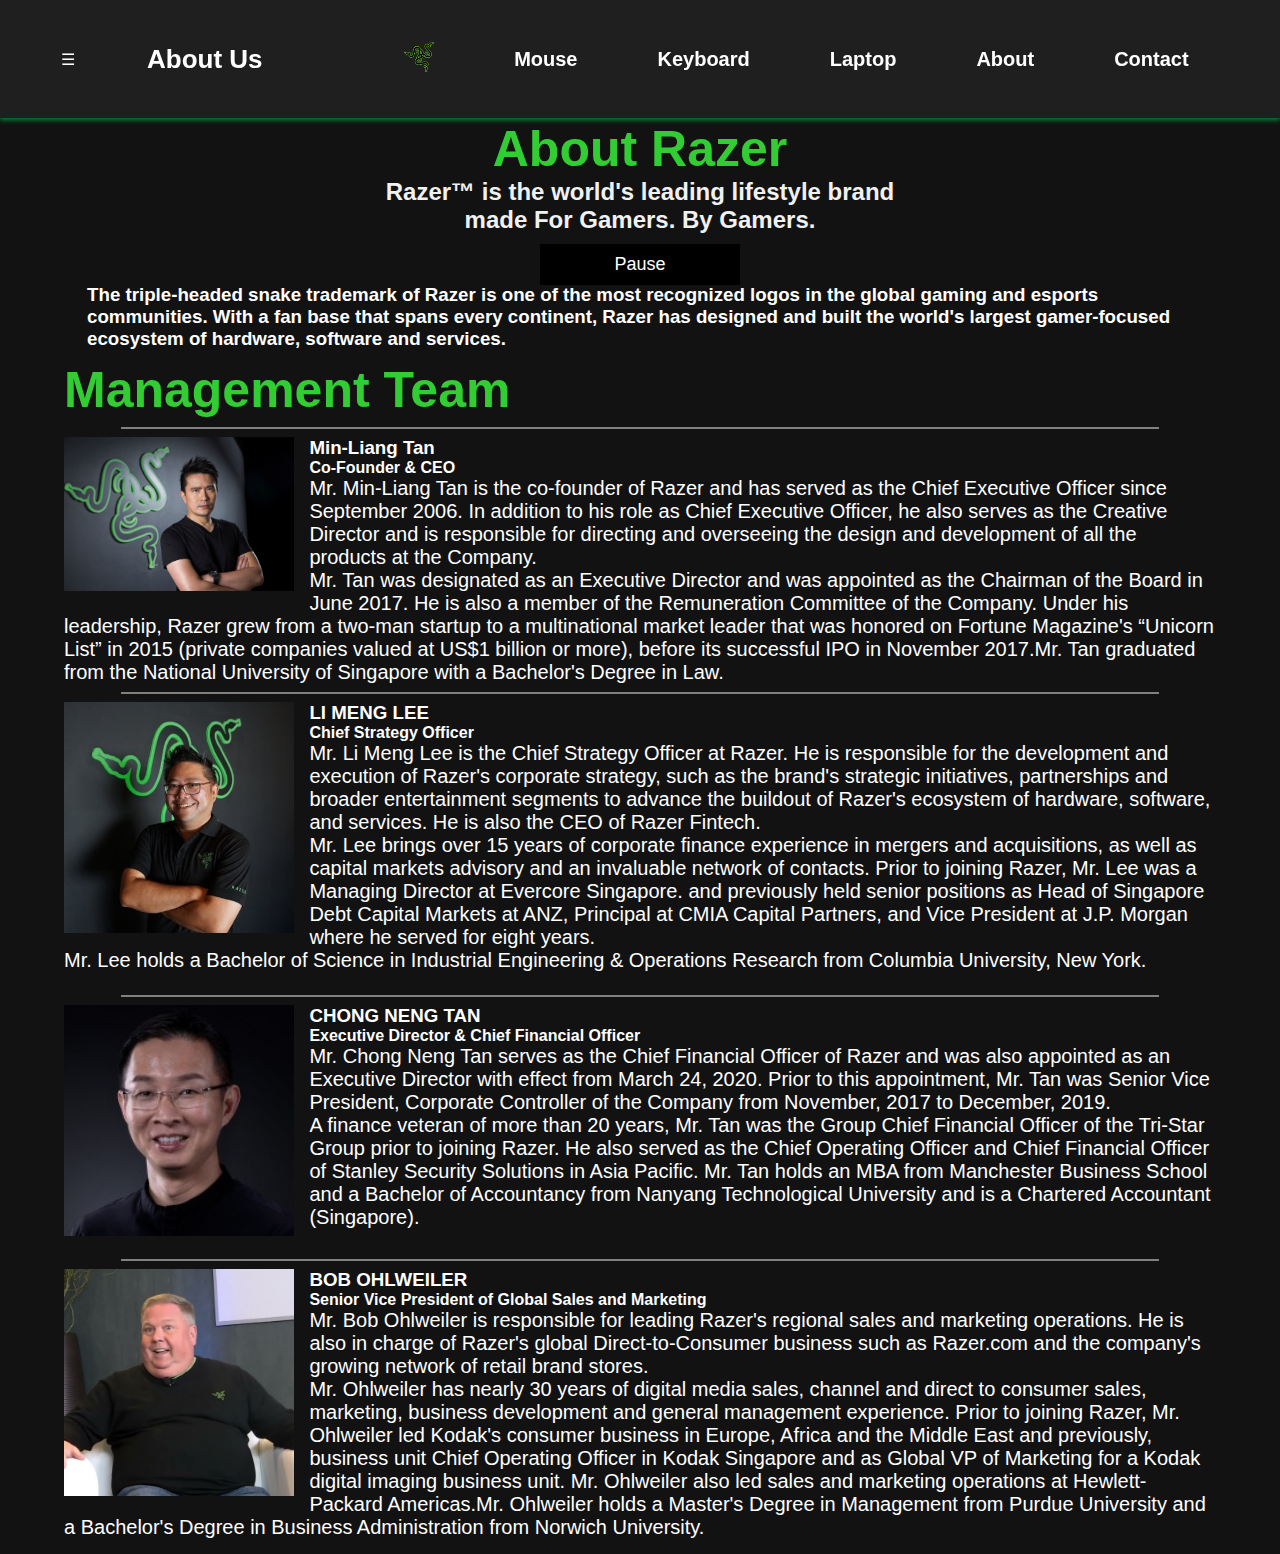
==== commit 024ceaa9: "Update About Page" ====
--- a/about.html
+++ b/about.html
@@ -6,6 +6,8 @@
             <link rel="stylesheet" href="style.css">
             <header>
                 <nav>
+                    <span class="hamburger" onclick="openNav()">&#9776;</span>
+                    <b>About Us</b>
                     <ul class="nav-links">
                         <li><a href="index.html"><img src="Image/Logo.png" width="30px"></a></li>
                         <li><a href="product.html#Mouse">Mouse</a></li>
@@ -16,6 +18,15 @@
                     </ul>
                 </nav>
             </header>
+            <div id="mySidenav" class="sidenav">
+                <a href="javascript:void(0)" class="closebtn" onclick="closeNav()">&times;</a>
+                <a href="index.html">Home</a>
+                <a href="product.html#Mouse">Mouse</a>
+                <a href="product.html#Keyboard">Keyboard</a>
+                <a href="product.html#Laptop">Laptop</a>
+                <a href="about.html">About</a>
+                <a href="contact.html">Contact</a>
+            </div>
         </head>
         <body>
             <video id="myVideo" autoplay muted loop>
@@ -32,14 +43,14 @@
 
                 <h1>Management Team</h1>
                 <section class="Management-team">
-                    <article style="width: 45%;">
+                    <article>
                         <hr>
                         <img src="Image/About/Min-Liang-Tan.jpeg" class="float-left">
                         <h3>Min-Liang Tan</h3>
                         <h4>Co-Founder & CEO</h4>
                         <p class="wrap-text">Mr. Min-Liang Tan is the co-founder of Razer and has served as the Chief Executive Officer since September 2006. In addition to his role as Chief Executive Officer, he also serves as the Creative Director and is responsible for directing and overseeing the design and development of all the products at the Company.<br>Mr. Tan was designated as an Executive Director and was appointed as the Chairman of the Board in June 2017. He is also a member of the Remuneration Committee of the Company. Under his leadership, Razer grew from a two-man startup to a multinational market leader that was honored on Fortune Magazine's “Unicorn List” in 2015 (private companies valued at US$1 billion or more), before its successful IPO in November 2017.Mr. Tan graduated from the National University of Singapore with a Bachelor's Degree in Law.</p>
                     </article>        
-                    <article style="width: 45%;">
+                    <article>
                         <hr>
                         <img src="Image/About/Li Meng Lee.jpg" class="float-left">
                         <h3>LI MENG LEE</h3>
@@ -48,14 +59,14 @@
                     </article>
                 </section> 
                 <section class="Management-team" style="padding: 15px 0;">
-                    <article style="width: 45%;">
+                    <article>
                         <hr>
                         <img src="Image/About/Chonh Neng Tan.jpg" class="float-left">
                         <h3>CHONG NENG TAN</h3>
                         <h4>Executive Director & Chief Financial Officer</h4>
                         <p class="wrap-text">Mr. Chong Neng Tan serves as the Chief Financial Officer of Razer and was also appointed as an Executive Director with effect from March 24, 2020. Prior to this appointment, Mr. Tan was Senior Vice President, Corporate Controller of the Company from November, 2017 to December, 2019.<br>A finance veteran of more than 20 years, Mr. Tan was the Group Chief Financial Officer of the Tri-Star Group prior to joining Razer. He also served as the Chief Operating Officer and Chief Financial Officer of Stanley Security Solutions in Asia Pacific. Mr. Tan holds an MBA from Manchester Business School and a Bachelor of Accountancy from Nanyang Technological University and is a Chartered Accountant (Singapore).</p>
                     </article>        
-                    <article style="width: 45%;">
+                    <article>
                         <hr>
                         <img src="Image/About/Bob Ohlweiler.png" class="float-left">
                         <h3>BOB OHLWEILER</h3>
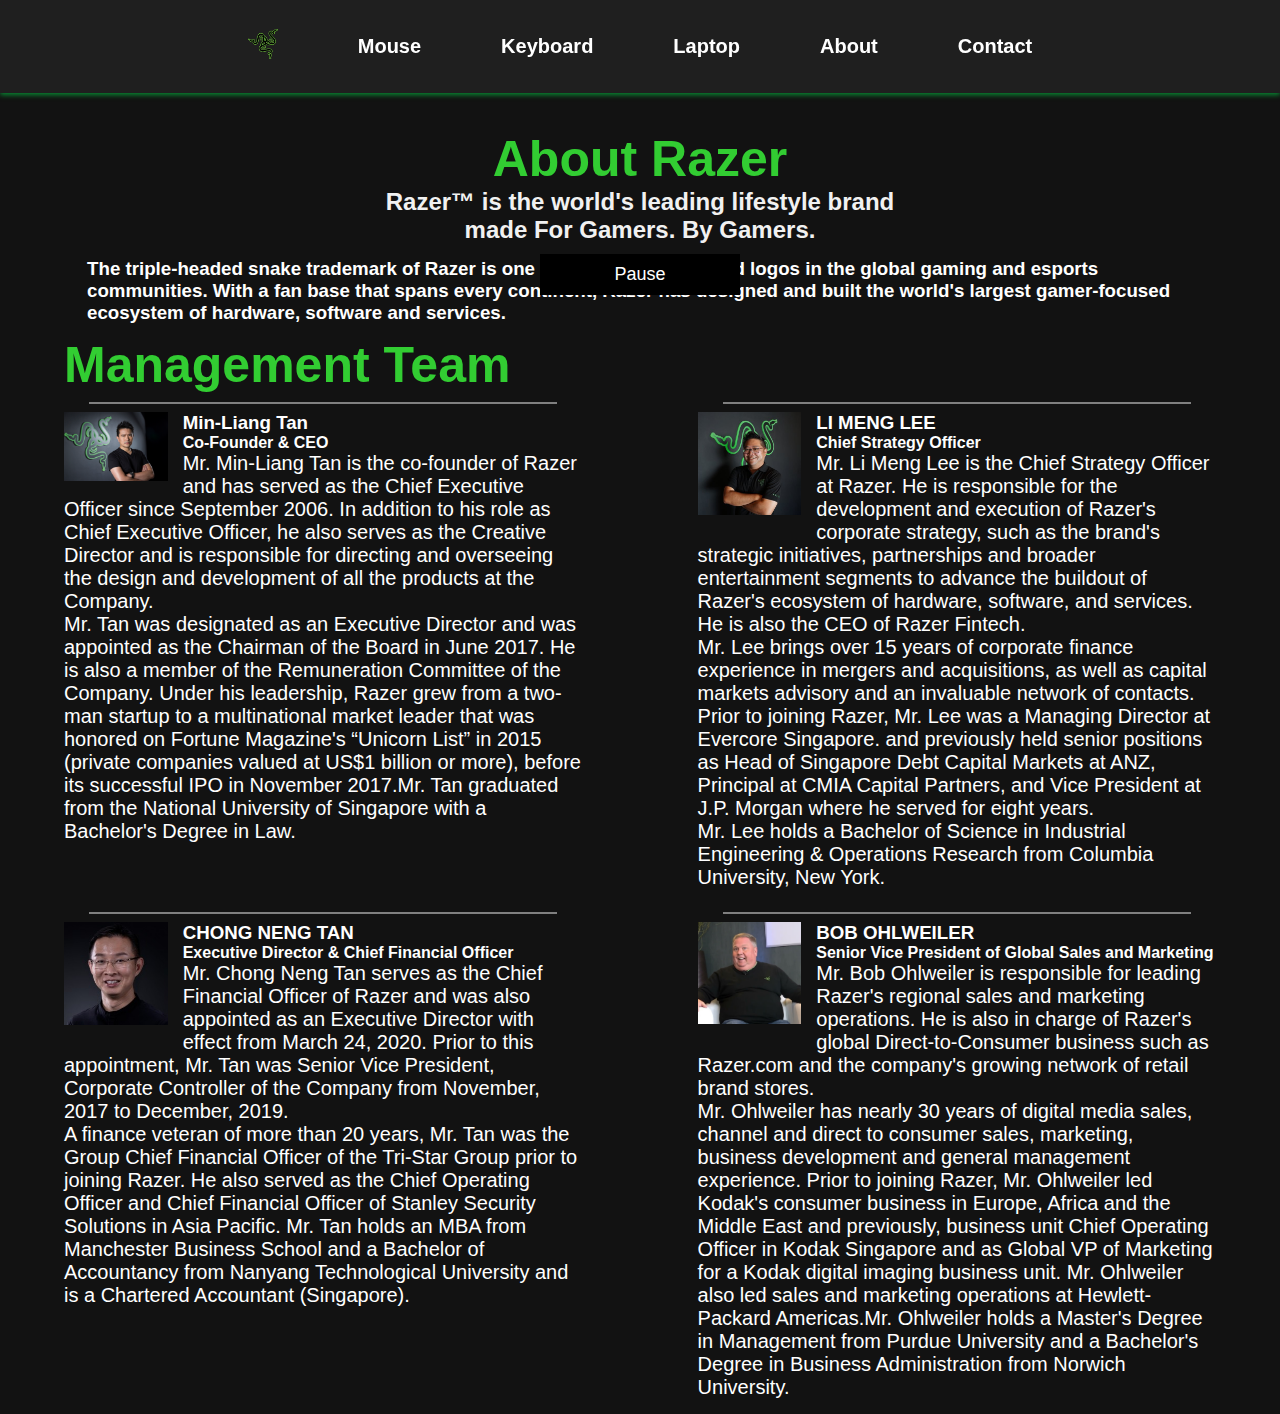
==== commit 9e64d874: "Updated About page" ====
--- a/about.html
+++ b/about.html
@@ -1,15 +1,18 @@
 <!DOCTYPE html>
-    <html>
+    <html lang="en">
         <head>
-            <meta charset="utf-8" name="viewport" content="width=device-width">
+            <meta name="viewport" content="width=device-width">
+            <meta charset="utf-8">
             <title>Assignment 1</title>
             <link rel="stylesheet" href="style.css">
+        </head>
+        <body>
             <header>
                 <nav>
                     <span class="hamburger" onclick="openNav()">&#9776;</span>
                     <b>About Us</b>
                     <ul class="nav-links">
-                        <li><a href="index.html"><img src="Image/Logo.png" width="30px"></a></li>
+                        <li><a href="index.html"><img src="Image/Logo.png" width="30" alt="Logo"></a></li>
                         <li><a href="product.html#Mouse">Mouse</a></li>
                         <li><a href="product.html#Keyboard">Keyboard</a></li>
                         <li><a href="product.html#Laptop">Laptop</a></li>
@@ -27,10 +30,8 @@
                 <a href="about.html">About</a>
                 <a href="contact.html">Contact</a>
             </div>
-        </head>
-        <body>
             <video id="myVideo" autoplay muted loop>
-                <source src="Video/Razer Southeast Asia HQ.mp4" type="video/mp4">
+                <source src="Video/Razer-Southeast-Asia-HQ.mp4" type="video/mp4">
                 Your browser does not support HTML5 video.
             </video>
             <div class="content">
@@ -45,14 +46,14 @@
                 <section class="Management-team">
                     <article>
                         <hr>
-                        <img src="Image/About/Min-Liang-Tan.jpeg" class="float-left">
+                        <img src="Image/About/Min-Liang-Tan.jpeg" class="float-left" alt="Min-Liang-Tan">
                         <h3>Min-Liang Tan</h3>
                         <h4>Co-Founder & CEO</h4>
                         <p class="wrap-text">Mr. Min-Liang Tan is the co-founder of Razer and has served as the Chief Executive Officer since September 2006. In addition to his role as Chief Executive Officer, he also serves as the Creative Director and is responsible for directing and overseeing the design and development of all the products at the Company.<br>Mr. Tan was designated as an Executive Director and was appointed as the Chairman of the Board in June 2017. He is also a member of the Remuneration Committee of the Company. Under his leadership, Razer grew from a two-man startup to a multinational market leader that was honored on Fortune Magazine's “Unicorn List” in 2015 (private companies valued at US$1 billion or more), before its successful IPO in November 2017.Mr. Tan graduated from the National University of Singapore with a Bachelor's Degree in Law.</p>
                     </article>        
                     <article>
                         <hr>
-                        <img src="Image/About/Li Meng Lee.jpg" class="float-left">
+                        <img src="Image/About/Li-Meng-Lee.jpg" class="float-left" alt="Li-Meng-Lee">
                         <h3>LI MENG LEE</h3>
                         <h4>Chief Strategy Officer</h4>
                         <p class="wrap-text">Mr. Li Meng Lee is the Chief Strategy Officer at Razer. He is responsible for the development and execution of Razer's corporate strategy, such as the brand's strategic initiatives, partnerships and broader entertainment segments to advance the buildout of Razer's ecosystem of hardware, software, and services. He is also the CEO of Razer Fintech.<br>Mr. Lee brings over 15 years of corporate finance experience in mergers and acquisitions, as well as capital markets advisory and an invaluable network of contacts. Prior to joining Razer, Mr. Lee was a Managing Director at Evercore Singapore. and previously held senior positions as Head of Singapore Debt Capital Markets at ANZ, Principal at CMIA Capital Partners, and Vice President at J.P. Morgan where he served for eight years. <br>Mr. Lee holds a Bachelor of Science in Industrial Engineering & Operations Research from Columbia University, New York.</p>
@@ -61,19 +62,19 @@
                 <section class="Management-team" style="padding: 15px 0;">
                     <article>
                         <hr>
-                        <img src="Image/About/Chonh Neng Tan.jpg" class="float-left">
+                        <img src="Image/About/Chonh-Neng-Tan.jpg" class="float-left" alt="Chonh-Neng-Tan">
                         <h3>CHONG NENG TAN</h3>
                         <h4>Executive Director & Chief Financial Officer</h4>
                         <p class="wrap-text">Mr. Chong Neng Tan serves as the Chief Financial Officer of Razer and was also appointed as an Executive Director with effect from March 24, 2020. Prior to this appointment, Mr. Tan was Senior Vice President, Corporate Controller of the Company from November, 2017 to December, 2019.<br>A finance veteran of more than 20 years, Mr. Tan was the Group Chief Financial Officer of the Tri-Star Group prior to joining Razer. He also served as the Chief Operating Officer and Chief Financial Officer of Stanley Security Solutions in Asia Pacific. Mr. Tan holds an MBA from Manchester Business School and a Bachelor of Accountancy from Nanyang Technological University and is a Chartered Accountant (Singapore).</p>
-                    </article>        
+                    </article>
                     <article>
                         <hr>
-                        <img src="Image/About/Bob Ohlweiler.png" class="float-left">
+                        <img src="Image/About/Bob-Ohlweiler.png" class="float-left" alt="Bob-Ohlweiler">
                         <h3>BOB OHLWEILER</h3>
                         <h4>Senior Vice President of Global Sales and Marketing</h4>
                         <p class="wrap-text">Mr. Bob Ohlweiler is responsible for leading Razer's regional sales and marketing operations. He is also in charge of Razer's global Direct-to-Consumer business such as Razer.com and the company's growing network of retail brand stores.<br>Mr. Ohlweiler has nearly 30 years of digital media sales, channel and direct to consumer sales, marketing, business development and general management experience. Prior to joining Razer, Mr. Ohlweiler led Kodak's consumer business in Europe, Africa and the Middle East and previously, business unit Chief Operating Officer in Kodak Singapore and as Global VP of Marketing for a Kodak digital imaging business unit. Mr. Ohlweiler also led sales and marketing operations at Hewlett-Packard Americas.Mr. Ohlweiler holds a Master's Degree in Management from Purdue University and a Bachelor's Degree in Business Administration from Norwich University.</p>
                     </article>
-                </section>  
+                </section>
                 <script src="script.js"></script>
             </div>
         </body>
--- a/style.css
+++ b/style.css
@@ -31,7 +31,7 @@
 /* Navigation Bar */
 header {
     background-color: #1f1f1f;
-    padding: 2%;
+    padding: 1%;
     position: sticky;
     top: 0;
     z-index: 1000;
@@ -40,8 +40,9 @@
 
 header nav {
     display: flex;
-    justify-content: space-around;
+    justify-content: center;
     align-items: center;
+    position: relative;
 }
 
 .nav-links {
@@ -49,15 +50,16 @@
     display: flex;
     align-items: center;
     gap: 20px;
+    padding: 0;
 }
 
 .nav-links li {
-    margin: 0;
+    display: inline;
 }
 
 .nav-links a {
     font-size:20px;
-    padding: 30px;
+    padding: 10px 30px;
     color: #fff;
     text-decoration: none;
     font-weight: bold;
@@ -69,11 +71,29 @@
 }
 
 .section {
-    padding-top: 110px; 
-    margin-top: -80px; 
+    padding-top: 130px; 
+    margin-top: -115px; 
+}
+
+b {
+    font-size: 26px;
+    display: none;
+    position: absolute;
+    left: 50%;
+    transform: translateX(-50%);
 }
 
 /* Hamburger bar Navigation */
+.hamburger {
+    display: none;
+    font-size: 30px;
+    color: #00FF00;
+    cursor: pointer;
+    position: relative;
+    right: 45%;
+    z-index: 2;
+}
+
 .sidenav {
     height: 100%;
     width: 0;
@@ -106,6 +126,12 @@
     right: 25px;
     font-size: 36px;
     margin-left: 50px;
+    margin-top: 50px;
+}
+
+#main {
+    transition: margin-left .5s;
+    padding: 16px;
 }
 
 /* Containers */
@@ -134,105 +160,7 @@
 .contact-container article {
     width: 40%;
 }
-
-/* Mobile view */
-@media (max-width: 476px) {
-    .product-container {
-        flex-direction: column;
-        align-items: stretch;
-        padding: 10px;
-    }
-
-    .about-container {
-        flex-direction: column;
-        align-items: stretch;
-        padding: 10px;
-    }
     
-    /* header nav{
-        display: none;
-    } */
-
-    .sidenav {
-        height: 100%;
-        width: 0;
-        position: fixed;
-        z-index: 1;
-        top: 0;
-        left: 0;
-        background-color: #111;
-        overflow-x: hidden;
-        transition: 0.5s;
-        padding-top: 60px;
-    }
-
-    .sidenav a {
-        padding: 8px 8px 8px 32px;
-        text-decoration: none;
-        font-size: 25px;
-        color: #818181;
-        display: block;
-        transition: 0.3s;
-    }
-
-    .sidenav a:hover {
-        color: #f1f1f1;
-    }
-
-    .sidenav .closebtn {
-        position: absolute;
-        top: 0;
-        right: 25px;
-        font-size: 36px;
-        margin-left: 50px;
-    }
-
-
-    .contact-container {
-        flex-direction: column;
-        align-content: center;
-        width: 90%;
-        padding: 10px;
-    }
-
-    .contact-container article {
-        width: 90%;
-    }
-    
-    /* .name-fields {
-        flex-direction: column;
-        width: 100%;
-    }
-
-    #firstName, #lastName {
-        width: 100%;
-    } */
-
-    /* h1{
-        color: limegreen;
-        font-size: 50px;
-        margin: 0;
-    } */
-    
-    h2, h3, h4{
-        display: flex;
-        margin: 0;
-    }
-    
-    p{
-        color: white;
-        font-size: 20px;
-        margin: 0;
-        white-space: normal;
-    }
-
-}
-    
-.box {
-    width: 100%;
-    height: auto;
-    margin-bottom: 15px;
-}
 /* Home Page */
 .hero {
     text-align: center;
@@ -282,6 +210,8 @@
     display: flex;
     align-items: center;
     flex-direction: column;
+    padding-left: 2%;
+    text-align: center;
 }
 
 /* Product Gallery */
@@ -324,7 +254,6 @@
     right: 0;
     bottom: 0;
     width: 100%; 
-    /* min-height: 100%; */
 }
 
 #myBtn {
@@ -347,7 +276,7 @@
 
 .content {
     position: absolute;
-    top: 120px;
+    top: 130px;
     text-align: center;
     text-shadow: #000;
     color: #f1f1f1;
@@ -362,6 +291,10 @@
     flex-wrap: wrap;
 }
 
+.Management-team article{
+    width: 45%;
+}
+
 img.float-left {
     float: left;
     width: 20%;
@@ -407,8 +340,10 @@
     border: 1;
     border-color: #fff;
     background: #000;
+    color: #fff;
     font-size: 16px;
     margin-bottom: 16px;
+    box-sizing: border-box;
 }
   
 textarea {
@@ -426,3 +361,146 @@
     cursor: pointer;
 }
 
+@media screen and (max-width: 768px) {
+    .nav-links {
+        display: none;
+    }
+    .hamburger {
+        display: block;
+    }
+    b {
+        display: block;
+    }
+
+    .firstName, .lastName {
+        display: block;
+    }
+}
+
+/* Mobile view */
+@media screen and (max-width: 476px) {
+    h1{
+        color: limegreen;
+        font-size: 30px;
+        margin: 0;
+    }
+    
+    h2 {
+        display: flex;
+        font-size: 20px;
+        margin: 0;
+    }
+
+    h3 {
+        display: flex;
+        font-size: 16px;
+        margin: 0;
+    }
+
+    h4 {
+        display: flex;
+        font-size: smaller;
+        margin: 0;
+    }
+    
+    p{
+        color: white;
+        font-size: smaller;
+        margin: 0;
+        white-space: normal;
+    }
+
+    b {
+        display: block;
+        color: #fff;
+    }
+
+    /* Container */
+    .product-container {
+        flex-direction: column;
+        align-items: stretch;
+        padding: 10px;
+    }
+
+    .about-container {
+        flex-direction: column;
+        align-items: stretch;
+        padding: 10px;
+    }
+
+    .contact-container {
+        flex-direction: column;
+        align-content: center;
+        justify-content: center;
+        padding: 10px;
+    }
+
+    .contact-container article {
+        width: 90%;
+    }
+
+    /* Product Page */
+    .section {
+        padding-top: 60px; 
+        margin-top: -50px; 
+    }
+
+    /* About Us Page */
+    .content {
+        position: absolute;
+        top: 70px;
+        text-align: center;
+        text-shadow: #000;
+        color: #f1f1f1;
+        padding: 0 20%;
+        width: 60%;
+    }
+
+    .Management-team{
+        display: block;
+        align-content: center;
+    }
+    
+    .Management-team article{
+        display: flex;
+        flex-direction: column;
+        justify-content: center;
+        align-items: center;
+        text-align: center;
+        width: 90%;
+    }
+
+    img.float-left {
+        display: block;
+        width: 50%;
+        margin: 0;
+        padding-bottom: 10px;
+    }
+
+    /* Contact Pages */
+    .Icon{
+        margin: 5% 0;
+    }
+    
+    .name-fields {
+        flex-direction: column;
+        width: 100%;
+    }
+
+    #firstName, #lastName {
+        width: 100%;
+    }
+
+    #myBtn {
+        top: 20px;
+        left: 20px;
+        width: 100px;
+        font-size: 18px;
+        padding: 10px;
+        margin: 10px;
+        border: none;
+        background: #000;
+        color: #fff;
+        cursor: pointer;
+    }
+}